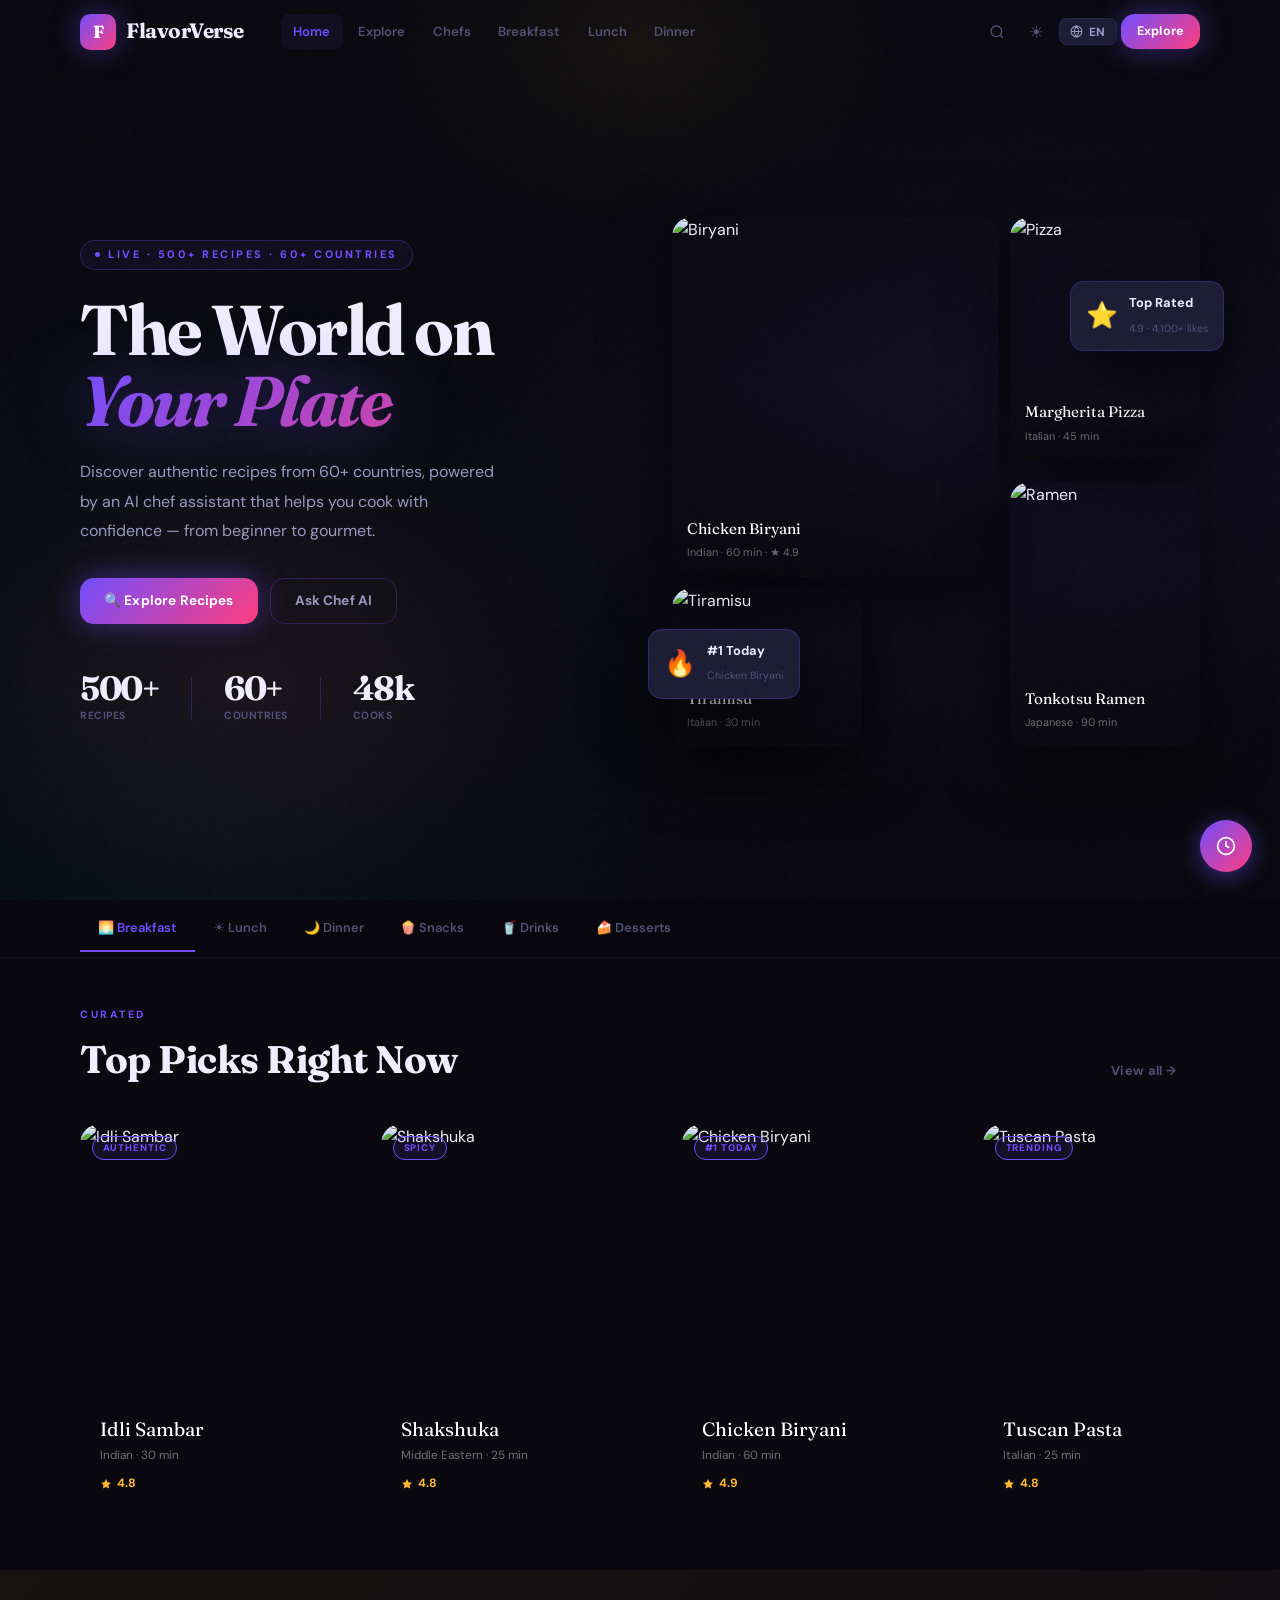
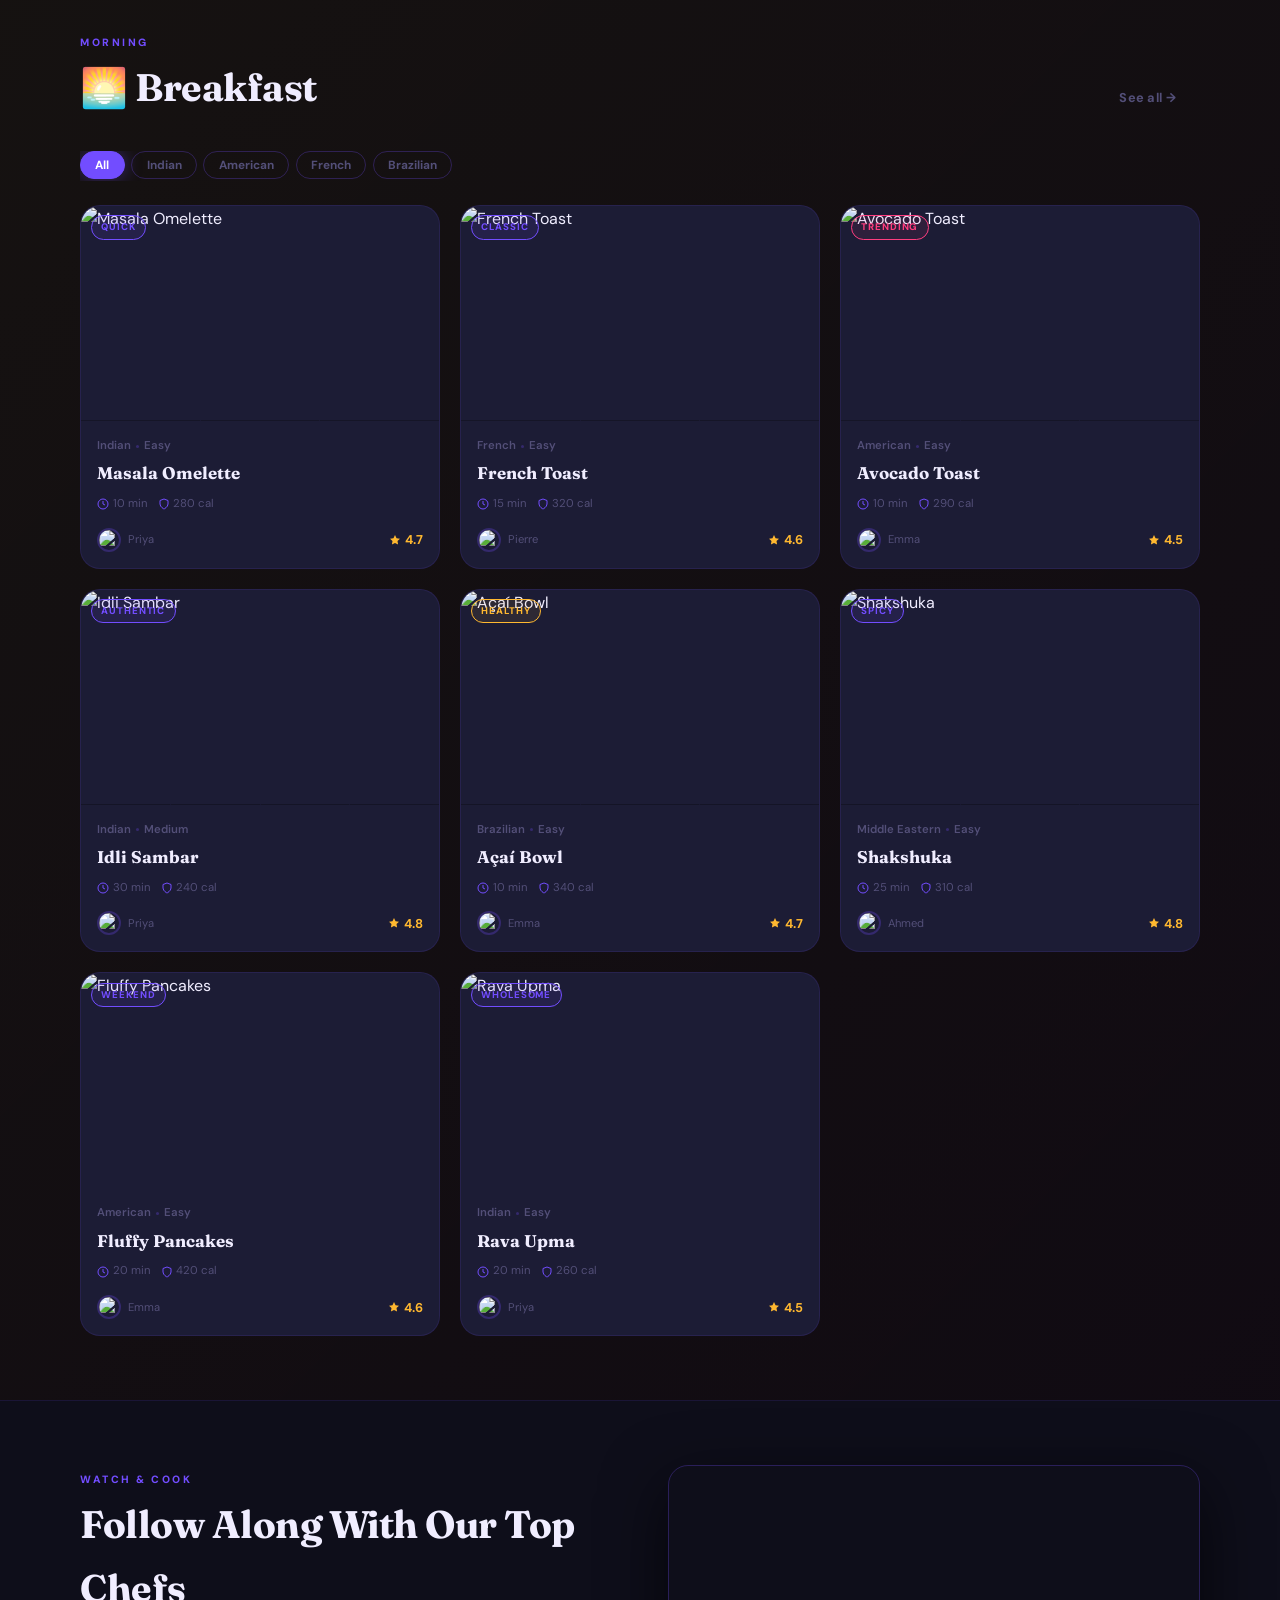
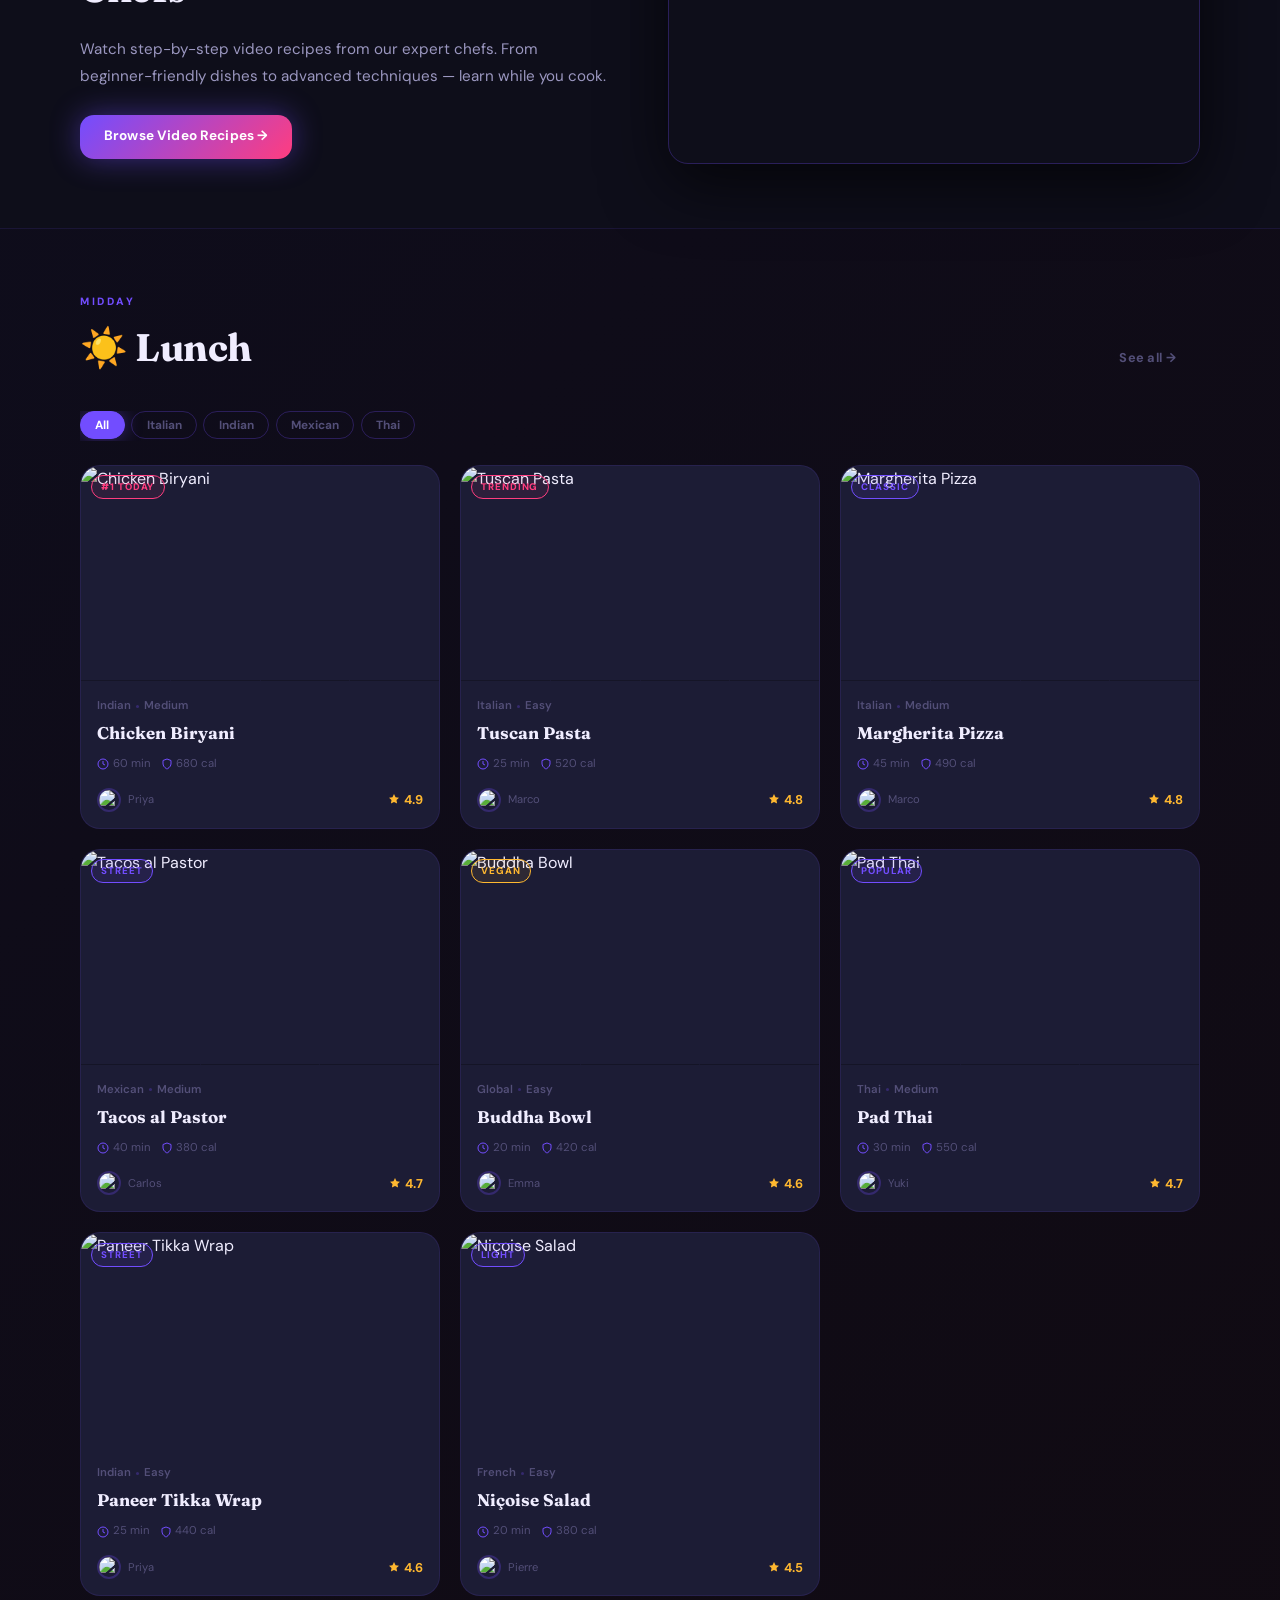
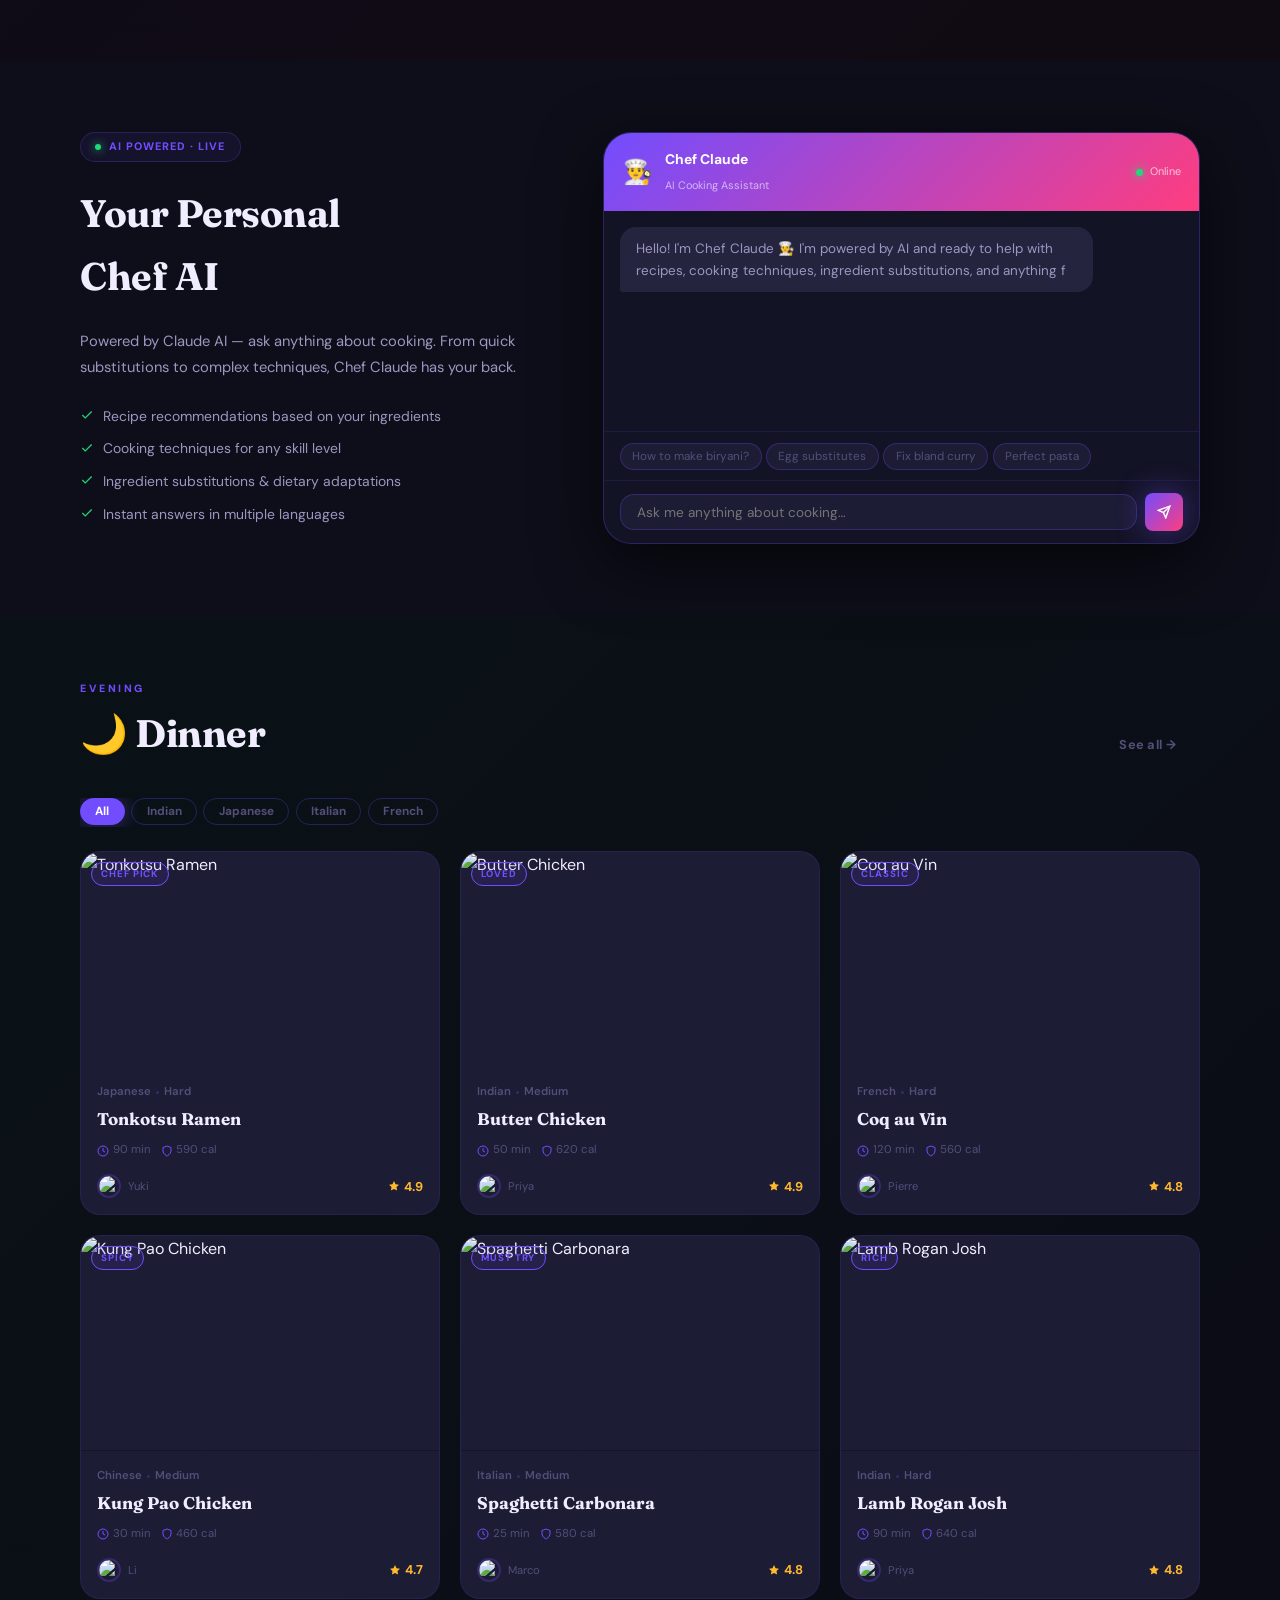
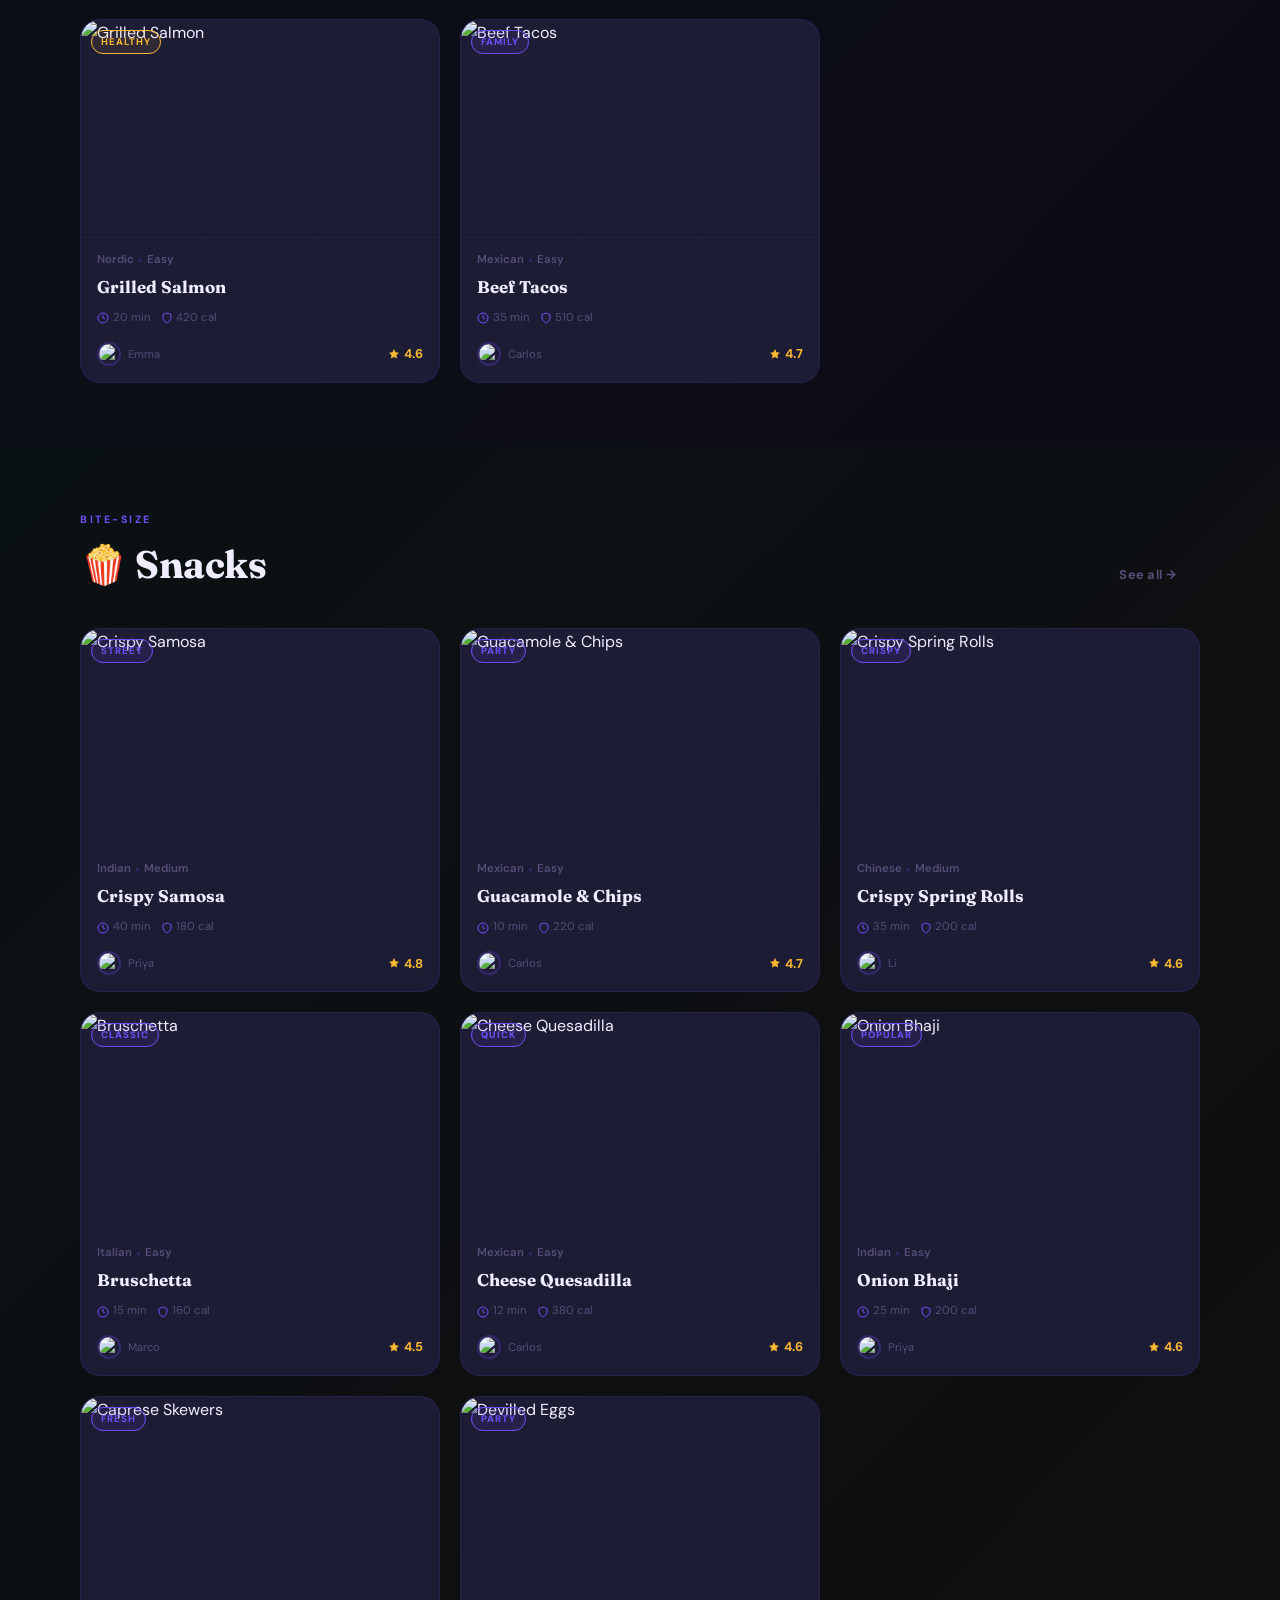
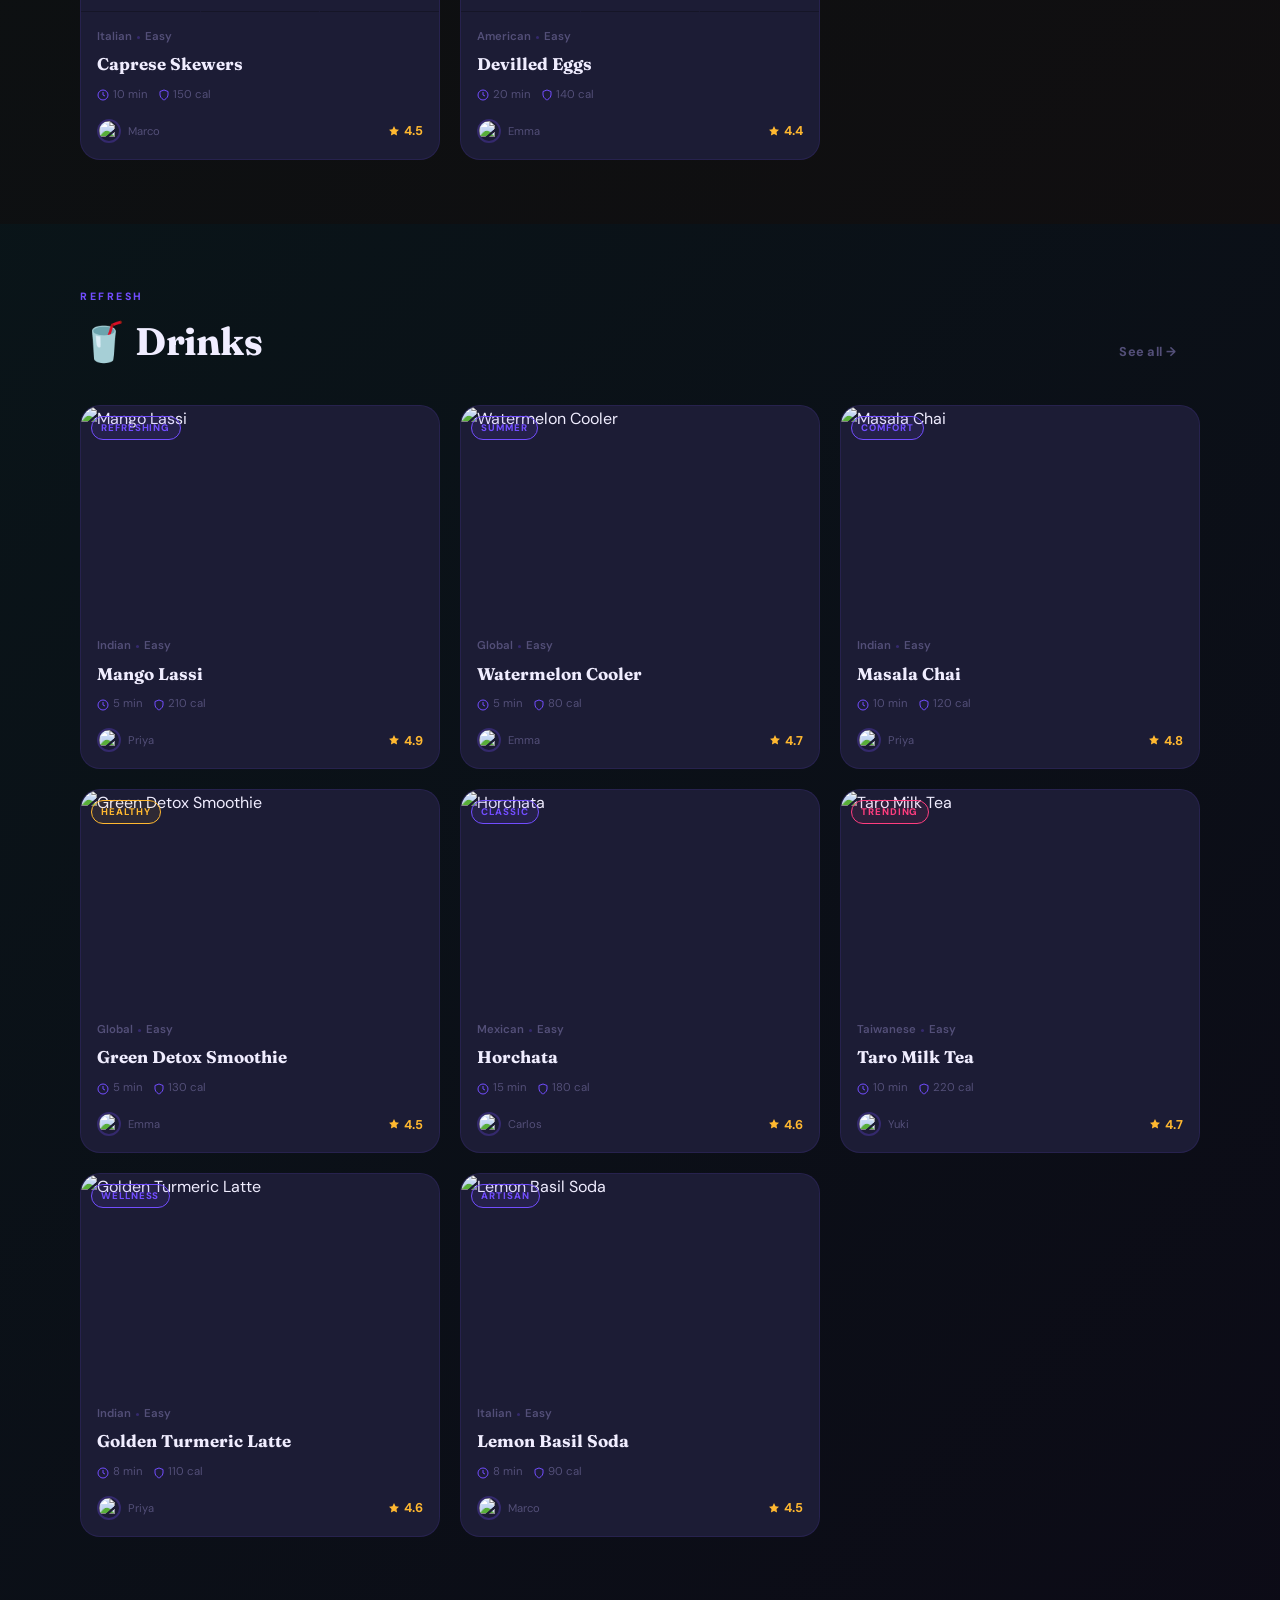
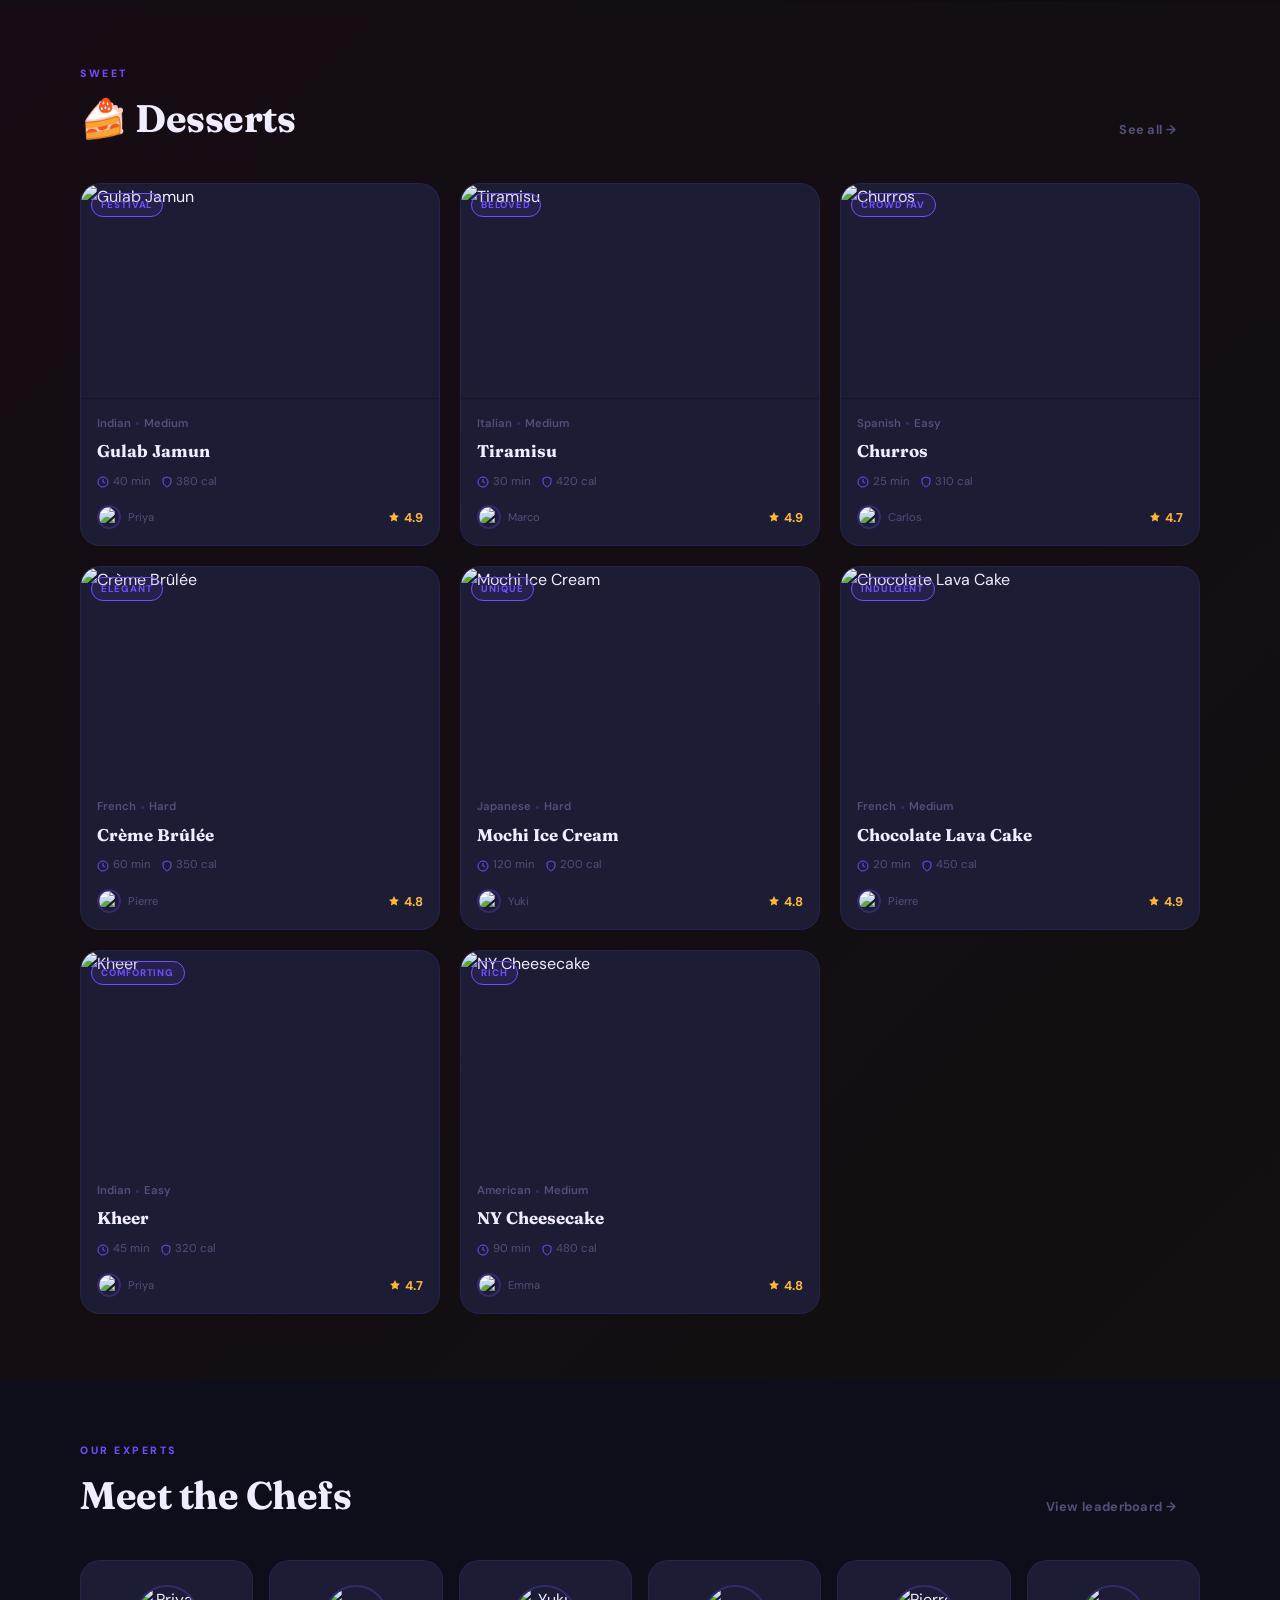
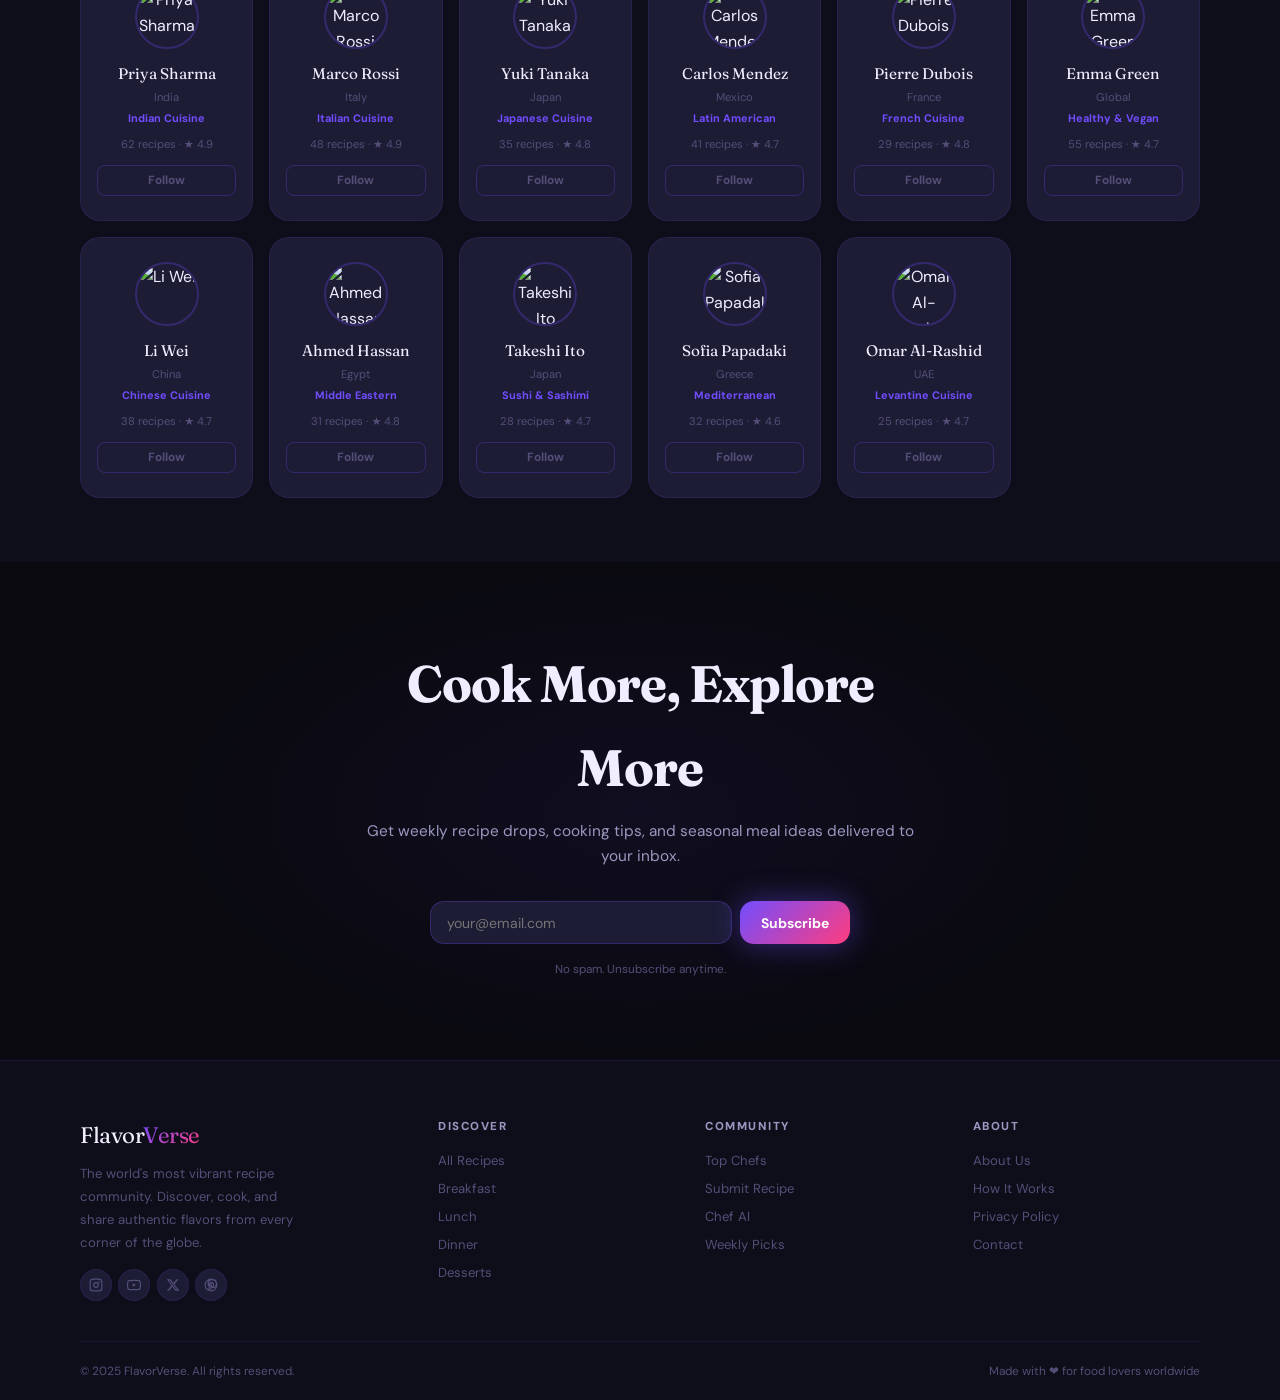
==== index.html @ 9f4408f5 "Initial commit - FlavorVerse project" ====
<!DOCTYPE html>
<html lang="en">
<head>
<meta charset="UTF-8">
<meta name="viewport" content="width=device-width,initial-scale=1">
<title>FlavorVerse — World Recipes</title>
<meta name="description" content="500+ authentic world recipes from 60+ countries. AI-powered cooking assistant.">
<link rel="preconnect" href="https://fonts.googleapis.com">
<link rel="preconnect" href="https://fonts.gstatic.com" crossorigin>
<link href="https://fonts.googleapis.com/css2?family=Fraunces:ital,wght@0,600;0,700;0,800;1,600;1,700&family=DM+Sans:wght@400;500;600;700&display=swap" rel="stylesheet">
<link rel="stylesheet" href="css/style.css">
<script>
// Apply theme BEFORE render to prevent flash
(function(){ document.documentElement.setAttribute('data-theme', localStorage.getItem('fv_theme')||'dark'); })();
</script>
</head>
<body>

<!-- ═══ LOADER (homepage only) ═══ -->
<div id="loader">
  <!-- Ambient orbs -->
  <div class="l-orb lo1"></div>
  <div class="l-orb lo2"></div>
  <div class="l-orb lo3"></div>

 

  <!-- Center animation -->
  <div class="l-center">
    <div class="l-icon-wrap">
      <div class="l-ring1"></div>
      <div class="l-ring2"></div>
      <div class="l-ring3"></div>
      <div class="l-emoji">🍽️</div>
    </div>

    <div class="l-word">FlavorVerse</div>
    <div class="l-tag">World Recipes · AI Chef · 500+ Dishes</div>

    <div class="l-bar-wrap">
      <div class="l-bar-fill"></div>
    </div>
  </div>

  <!-- Bouncing food row -->
  
</div>

<!-- ═══ NAVBAR ═══ -->
<header class="nav" id="navbar">
  <div class="wrap nav-inner">
    <a class="logo" href="index.html">
      <div class="logo-icon">F</div>
      <span class="logo-name">FlavorVerse</span>
    </a>

    <nav class="nav-links">
      <a class="nav-link active" href="index.html" data-t="home">Home</a>
      <a class="nav-link" href="pages/explore.html" data-t="explore">Explore</a>
      <a class="nav-link" href="pages/chefs.html" data-t="chefs">Chefs</a>
      <a class="nav-link" href="#breakfast">Breakfast</a>
      <a class="nav-link" href="#lunch">Lunch</a>
      <a class="nav-link" href="#dinner">Dinner</a>
    </nav>

    <div class="nav-right">
      <button class="nav-icon-btn" id="searchBtn" title="Search (Ctrl+K)">
        <svg viewBox="0 0 24 24" fill="none" stroke="currentColor" stroke-width="2"><circle cx="11" cy="11" r="8"/><line x1="21" y1="21" x2="16.65" y2="16.65"/></svg>
      </button>

      <!-- Theme Toggle -->
      <button class="theme-btn" id="themeBtn" title="Toggle theme">☀️</button>

      <!-- Language -->
      <div class="lang-wrap">
        <button class="lang-btn" id="langBtn">
          <svg viewBox="0 0 24 24" fill="none" stroke="currentColor" stroke-width="2" width="13" height="13"><circle cx="12" cy="12" r="10"/><path d="M2 12h20M12 2a15.3 15.3 0 014 10 15.3 15.3 0 01-4 10 15.3 15.3 0 01-4-10 15.3 15.3 0 014-10z"/></svg>
          <span id="langLabel">EN</span>
        </button>
        <div class="lang-drop" id="langDrop">
          <div class="lang-opt" data-lang="en">🇬🇧 English</div>
          <div class="lang-opt" data-lang="hi">🇮🇳 Hindi</div>
          <div class="lang-opt" data-lang="te">🇮🇳 Telugu</div>
          <div class="lang-opt" data-lang="kn">🇮🇳 Kannada</div>
          <div class="lang-opt" data-lang="ta">🇮🇳 Tamil</div>
          <div class="lang-opt" data-lang="es">🇪🇸 Español</div>
          <div class="lang-opt" data-lang="fr">🇫🇷 Français</div>
          <div class="lang-opt" data-lang="ar">🇸🇦 العربية</div>
        </div>
      </div>

      <a href="pages/explore.html" class="btn btn-p" style="font-size:.78rem;padding:.45rem 1rem" data-t="explore">Explore</a>
      <button class="ham" id="ham"><span></span><span></span><span></span></button>
    </div>
  </div>
</header>

<!-- Mobile Nav -->
<nav class="mob-nav" id="mobNav">
  <a class="mob-link active" href="index.html">🏠 Home</a>
  <a class="mob-link" href="pages/explore.html">🔍 Explore</a>
  <a class="mob-link" href="pages/chefs.html">👨‍🍳 Chefs</a>
  <div class="mob-div"></div>
  <a class="mob-link" href="#breakfast">🌅 Breakfast</a>
  <a class="mob-link" href="#lunch">☀️ Lunch</a>
  <a class="mob-link" href="#dinner">🌙 Dinner</a>
  <a class="mob-link" href="#snacks">🍿 Snacks</a>
  <div class="mob-div"></div>
  <div style="padding:.5rem 1rem">
    <button class="theme-btn" onclick="toggleTheme()" style="width:auto;background:var(--surf);padding:.5rem 1rem;border-radius:var(--r2);width:100%;justify-content:center;color:var(--tx)">🌙 Toggle Theme</button>
  </div>
  <a class="mob-cta" href="pages/submit.html">+ Submit Recipe</a>
</nav>

<!-- ═══ SEARCH ═══ -->
<div class="search-ov" id="searchOv">
  <div class="s-box">
    <div class="s-inner">
      <svg viewBox="0 0 24 24" fill="none" stroke="currentColor" stroke-width="2"><circle cx="11" cy="11" r="8"/><line x1="21" y1="21" x2="16.65" y2="16.65"/></svg>
      <input class="s-field" id="sField" type="text" placeholder="Search recipes, cuisines, ingredients…" data-tp="searchPlaceholder" autocomplete="off">
      <button class="s-close" id="sCloseBtn">ESC</button>
    </div>
    <div class="s-results" id="sResults"></div>
    <p class="s-hint">Try: "biryani", "pasta", "vegan", "quick"</p>
  </div>
</div>

<!-- ═══ HERO ═══ -->
<section class="hero">
  <div class="hero-bg"></div>
  <div class="hero-mesh"></div>
  <div class="wrap">
    <div class="hero-content">
      <!-- Left -->
      <div class="hero-left rv">
        <div class="hero-badge">
          <span class="badge-dot"></span>
          Live · 500+ Recipes · 60+ Countries
        </div>
        <h1 class="hero-h1">
          The World on
          <em>Your Plate</em>
        </h1>
        <p class="hero-p">Discover authentic recipes from 60+ countries, powered by an AI chef assistant that helps you cook with confidence — from beginner to gourmet.</p>
        <div class="hero-acts">
          <a href="pages/explore.html" class="btn btn-p">🔍 Explore Recipes</a>
          <a href="#ai-chat" class="btn btn-o">Ask Chef AI</a>
        </div>
        <div class="hero-stats">
          <div class="hst"><span class="hst-n" data-count="500" data-suffix="+">0+</span><span class="hst-l">Recipes</span></div>
          <div class="hst-sep"></div>
          <div class="hst"><span class="hst-n" data-count="60" data-suffix="+">0+</span><span class="hst-l">Countries</span></div>
          <div class="hst-sep"></div>
          <div class="hst"><span class="hst-n" data-count="48" data-suffix="k">0k</span><span class="hst-l">Cooks</span></div>
        </div>
      </div>

      <!-- Right Mosaic -->
      <div class="hero-mosaic rv d2">
        <div class="hm hm-a" onclick="openRecipeModal(9)">
          <img src="https://images.unsplash.com/photo-1563379091339-03b21ab4a4f8?w=700&q=80" alt="Biryani" loading="eager">
          <div class="hm-ov"><p class="hm-title">Chicken Biryani</p><p class="hm-meta">Indian · 60 min · ★ 4.9</p></div>
        </div>
        <div class="hm hm-b" onclick="openRecipeModal(11)">
          <img src="https://images.unsplash.com/photo-1565299624946-b28f40a0ae38?w=500&q=80" alt="Pizza" loading="eager">
          <div class="hm-ov"><p class="hm-title">Margherita Pizza</p><p class="hm-meta">Italian · 45 min</p></div>
        </div>
        <div class="hm hm-c" onclick="openRecipeModal(17)">
          <img src="https://images.unsplash.com/photo-1569050467447-ce54b3bbc37d?w=500&q=80" alt="Ramen" loading="eager">
          <div class="hm-ov"><p class="hm-title">Tonkotsu Ramen</p><p class="hm-meta">Japanese · 90 min</p></div>
        </div>
        <div class="hm hm-d" onclick="openRecipeModal(34)">
          <img src="https://images.unsplash.com/photo-1563805042-7684c019e1cb?w=500&q=80" alt="Tiramisu" loading="eager">
          <div class="hm-ov"><p class="hm-title">Tiramisu</p><p class="hm-meta">Italian · 30 min</p></div>
        </div>

        <!-- Float badges -->
        <div class="h-float hf-top">
          <div class="hf-row"><span class="hf-ico">🔥</span><div class="hf-t"><strong>#1 Today</strong><small>Chicken Biryani</small></div></div>
        </div>
        <div class="h-float hf-right hf-b">
          <div class="hf-row"><span class="hf-ico">⭐</span><div class="hf-t"><strong>Top Rated</strong><small>4.9 · 4,100+ likes</small></div></div>
        </div>
      </div>
    </div>
  </div>
</section>

<!-- ═══ CATEGORY TABS ═══ -->
<div class="cat-tabs">
  <div class="wrap">
    <div class="cat-tabs-inner">
      <a class="cat-tab active" href="#breakfast">🌅 Breakfast</a>
      <a class="cat-tab" href="#lunch">☀️ Lunch</a>
      <a class="cat-tab" href="#dinner">🌙 Dinner</a>
      <a class="cat-tab" href="#snacks">🍿 Snacks</a>
      <a class="cat-tab" href="#drinks">🥤 Drinks</a>
      <a class="cat-tab" href="#desserts">🍰 Desserts</a>
    </div>
  </div>
</div>

<!-- ═══ FEATURED STRIP ═══ -->
<section class="featured-strip section">
  <div class="wrap">
    <div class="sec-head rv">
      <div><p class="sec-sup">Curated</p><h2 class="sec-title">Top Picks Right Now</h2></div>
      <a href="pages/explore.html" class="btn btn-gh">View all →</a>
    </div>
    <div class="strip-scroll" id="featuredStrip"></div>
  </div>
</section>

<!-- ═══ BREAKFAST ═══ -->
<section class="section section-alt meal-section cat-bg-breakfast" id="breakfast">
  <div class="wrap">
    <div class="sec-head rv">
      <div><p class="sec-sup">Morning</p><h2 class="sec-title">🌅 Breakfast</h2></div>
      <a href="pages/explore.html?cat=breakfast" class="btn btn-gh">See all →</a>
    </div>
    <div class="fpills" id="bpills">
      <button class="fpill active" onclick="filterSection('breakfast','all',this)">All</button>
      <button class="fpill" onclick="filterSection('breakfast','Indian',this)">Indian</button>
      <button class="fpill" onclick="filterSection('breakfast','American',this)">American</button>
      <button class="fpill" onclick="filterSection('breakfast','French',this)">French</button>
      <button class="fpill" onclick="filterSection('breakfast','Brazilian',this)">Brazilian</button>
    </div>
    <div class="recipe-grid" id="breakfast-grid"></div>
  </div>
</section>

<!-- ═══ VIDEO SPOTLIGHT ═══ -->
<section class="vid-section">
  <div class="wrap">
    <div class="vid-grid">
      <div class="rv">
        <p class="sec-sup">Watch & Cook</p>
        <h2 class="sec-title" style="margin-bottom:1rem">Follow Along With Our Top Chefs</h2>
        <p style="color:var(--tx2);font-size:.95rem;line-height:1.8;margin-bottom:1.5rem">Watch step-by-step video recipes from our expert chefs. From beginner-friendly dishes to advanced techniques — learn while you cook.</p>
        <a href="pages/explore.html" class="btn btn-p">Browse Video Recipes →</a>
      </div>
      <div class="rv d2">
        <div class="vid-frame">
          <iframe src="https://www.youtube.com/embed/vMBvnzIcTnE" title="Chicken Biryani" allow="accelerometer; autoplay; clipboard-write; encrypted-media; gyroscope; picture-in-picture" allowfullscreen loading="lazy"></iframe>
        </div>
      </div>
    </div>
  </div>
</section>

<!-- ═══ LUNCH ═══ -->
<section class="section meal-section cat-bg-lunch" id="lunch">
  <div class="wrap">
    <div class="sec-head rv">
      <div><p class="sec-sup">Midday</p><h2 class="sec-title">☀️ Lunch</h2></div>
      <a href="pages/explore.html?cat=lunch" class="btn btn-gh">See all →</a>
    </div>
    <div class="fpills" id="lpills">
      <button class="fpill active" onclick="filterSection('lunch','all',this)">All</button>
      <button class="fpill" onclick="filterSection('lunch','Italian',this)">Italian</button>
      <button class="fpill" onclick="filterSection('lunch','Indian',this)">Indian</button>
      <button class="fpill" onclick="filterSection('lunch','Mexican',this)">Mexican</button>
      <button class="fpill" onclick="filterSection('lunch','Thai',this)">Thai</button>
    </div>
    <div class="recipe-grid" id="lunch-grid"></div>
  </div>
</section>

<!-- ═══ AI CHAT ═══ -->
<section class="ai-section" id="ai-chat">
  <div class="wrap">
    <div class="ai-grid">
      <!-- Left info -->
      <div class="rv">
        <div class="ai-badge"><span class="ai-live"></span>AI Powered · Live</div>
        <h2 class="sec-title" style="margin-bottom:1.2rem">Your Personal<br>Chef AI</h2>
        <p style="color:var(--tx2);font-size:.92rem;line-height:1.8;margin-bottom:1.5rem">Powered by Claude AI — ask anything about cooking. From quick substitutions to complex techniques, Chef Claude has your back.</p>
        <div class="ai-feat"><svg viewBox="0 0 24 24" fill="none" stroke="currentColor" stroke-width="2"><polyline points="20 6 9 17 4 12"/></svg>Recipe recommendations based on your ingredients</div>
        <div class="ai-feat"><svg viewBox="0 0 24 24" fill="none" stroke="currentColor" stroke-width="2"><polyline points="20 6 9 17 4 12"/></svg>Cooking techniques for any skill level</div>
        <div class="ai-feat"><svg viewBox="0 0 24 24" fill="none" stroke="currentColor" stroke-width="2"><polyline points="20 6 9 17 4 12"/></svg>Ingredient substitutions & dietary adaptations</div>
        <div class="ai-feat"><svg viewBox="0 0 24 24" fill="none" stroke="currentColor" stroke-width="2"><polyline points="20 6 9 17 4 12"/></svg>Instant answers in multiple languages</div>
      </div>

      <!-- Chat Window -->
      <div class="rv d2">
        <div class="chat-win">
          <!-- Header bar -->
          <div class="chat-bar">
            <span class="chat-av">👨‍🍳</span>
            <div class="chat-info">
              <strong>Chef Claude</strong>
              <small>AI Cooking Assistant</small>
            </div>
            <div class="chat-status">
              <span class="chat-dot"></span>
              Online
            </div>
          </div>

          <!-- Messages -->
          <div class="chat-msgs" id="chatMsgs"></div>

          <!-- Quick chips -->
          <div class="chat-chips" id="chatChips">
            <button class="chip" onclick="ChefBot.quickSend('How to make biryani?')">How to make biryani?</button>
            <button class="chip" onclick="ChefBot.quickSend('Substitute for eggs in baking')">Egg substitutes</button>
            <button class="chip" onclick="ChefBot.quickSend('Fix a bland curry')">Fix bland curry</button>
            <button class="chip" onclick="ChefBot.quickSend('Perfect pasta tips')">Perfect pasta</button>
          </div>

          <!-- Input -->
          <div class="chat-input-row">
            <input class="chat-in" id="chatInp" type="text" placeholder="Ask me anything about cooking…" autocomplete="off">
            <button class="chat-send" id="chatSendBtn" title="Send">
              <svg viewBox="0 0 24 24" fill="none" stroke="currentColor" stroke-width="2.5"><line x1="22" y1="2" x2="11" y2="13"/><polygon points="22 2 15 22 11 13 2 9 22 2"/></svg>
            </button>
          </div>
        </div>
      </div>
    </div>
  </div>
</section>

<!-- ═══ DINNER ═══ -->
<section class="section meal-section cat-bg-dinner" id="dinner">
  <div class="wrap">
    <div class="sec-head rv">
      <div><p class="sec-sup">Evening</p><h2 class="sec-title">🌙 Dinner</h2></div>
      <a href="pages/explore.html?cat=dinner" class="btn btn-gh">See all →</a>
    </div>
    <div class="fpills" id="dpills">
      <button class="fpill active" onclick="filterSection('dinner','all',this)">All</button>
      <button class="fpill" onclick="filterSection('dinner','Indian',this)">Indian</button>
      <button class="fpill" onclick="filterSection('dinner','Japanese',this)">Japanese</button>
      <button class="fpill" onclick="filterSection('dinner','Italian',this)">Italian</button>
      <button class="fpill" onclick="filterSection('dinner','French',this)">French</button>
    </div>
    <div class="recipe-grid" id="dinner-grid"></div>
  </div>
</section>

<!-- ═══ SNACKS ═══ -->
<section class="section section-alt meal-section cat-bg-snacks" id="snacks">
  <div class="wrap">
    <div class="sec-head rv">
      <div><p class="sec-sup">Bite-Size</p><h2 class="sec-title">🍿 Snacks</h2></div>
      <a href="pages/explore.html?cat=snacks" class="btn btn-gh">See all →</a>
    </div>
    <div class="recipe-grid" id="snacks-grid"></div>
  </div>
</section>

<!-- ═══ DRINKS ═══ -->
<section class="section meal-section cat-bg-drinks" id="drinks">
  <div class="wrap">
    <div class="sec-head rv">
      <div><p class="sec-sup">Refresh</p><h2 class="sec-title">🥤 Drinks</h2></div>
      <a href="pages/explore.html?cat=drinks" class="btn btn-gh">See all →</a>
    </div>
    <div class="recipe-grid" id="drinks-grid"></div>
  </div>
</section>

<!-- ═══ DESSERTS ═══ -->
<section class="section section-alt meal-section cat-bg-desserts" id="desserts">
  <div class="wrap">
    <div class="sec-head rv">
      <div><p class="sec-sup">Sweet</p><h2 class="sec-title">🍰 Desserts</h2></div>
      <a href="pages/explore.html?cat=desserts" class="btn btn-gh">See all →</a>
    </div>
    <div class="recipe-grid" id="desserts-grid"></div>
  </div>
</section>

<!-- ═══ CHEFS ═══ -->
<section class="section section-alt" id="chefs-section">
  <div class="wrap">
    <div class="sec-head rv">
      <div><p class="sec-sup">Our Experts</p><h2 class="sec-title">Meet the Chefs</h2></div>
      <a href="pages/chefs.html" class="btn btn-gh">View leaderboard →</a>
    </div>
    <div class="chefs-grid" id="chefsGrid"></div>
  </div>
</section>

<!-- ═══ NEWSLETTER ═══ -->
<section class="nl-section">
  <div class="wrap">
    <div class="nl-content rv">
      <h2 class="nl-title">Cook More, Explore More</h2>
      <p class="nl-p">Get weekly recipe drops, cooking tips, and seasonal meal ideas delivered to your inbox.</p>
      <div class="nl-form">
        <input type="email" placeholder="your@email.com" data-tp="emailPlaceholder">
        <button onclick="toast('Welcome to FlavorVerse! 🎉')">Subscribe</button>
      </div>
      <p class="nl-note">No spam. Unsubscribe anytime.</p>
    </div>
  </div>
</section>

<!-- ═══ FOOTER ═══ -->
<footer>
  <div class="wrap">
    <div class="footer-grid">
      <div>
        <a class="f-logo" href="index.html">Flavor<span>Verse</span></a>
        <p class="f-desc">The world's most vibrant recipe community. Discover, cook, and share authentic flavors from every corner of the globe.</p>
        <div class="f-socials">
          <a class="f-soc" href="#" title="Instagram"><svg viewBox="0 0 24 24" fill="none" stroke="currentColor" stroke-width="2"><rect x="2" y="2" width="20" height="20" rx="5" ry="5"/><circle cx="12" cy="12" r="4"/><circle cx="17.5" cy="6.5" r=".5" fill="currentColor"/></svg></a>
          <a class="f-soc" href="#" title="YouTube"><svg viewBox="0 0 24 24" fill="none" stroke="currentColor" stroke-width="2"><path d="M22.54 6.42a2.78 2.78 0 00-1.95-1.96C18.88 4 12 4 12 4s-6.88 0-8.59.46a2.78 2.78 0 00-1.95 1.96A29 29 0 001 12a29 29 0 00.46 5.58A2.78 2.78 0 003.41 19.6C5.12 20 12 20 12 20s6.88 0 8.59-.46a2.78 2.78 0 001.95-1.95A29 29 0 0023 12a29 29 0 00-.46-5.58z"/><polygon points="9.75 15.02 15.5 12 9.75 8.98 9.75 15.02" fill="currentColor" stroke="none"/></svg></a>
          <a class="f-soc" href="#" title="Twitter/X"><svg viewBox="0 0 24 24" fill="currentColor"><path d="M18.244 2.25h3.308l-7.227 8.26 8.502 11.24H16.17l-5.214-6.817L4.99 21.75H1.68l7.73-8.835L1.254 2.25H8.08l4.713 6.231zm-1.161 17.52h1.833L7.084 4.126H5.117z"/></svg></a>
          <a class="f-soc" href="#" title="Pinterest"><svg viewBox="0 0 24 24" fill="none" stroke="currentColor" stroke-width="2"><path d="M12 2C6.48 2 2 6.48 2 12c0 4.24 2.65 7.86 6.39 9.29-.09-.78-.17-1.98.04-2.83.18-.76 1.22-5.17 1.22-5.17s-.31-.62-.31-1.54c0-1.45.84-2.53 1.88-2.53.89 0 1.32.67 1.32 1.47 0 .9-.57 2.24-.87 3.48-.25 1.04.52 1.88 1.54 1.88 1.85 0 3.1-2.37 3.1-5.17 0-2.13-1.43-3.63-3.48-3.63-2.36 0-3.75 1.77-3.75 3.6 0 .71.27 1.47.62 1.89.07.08.08.15.06.23-.06.26-.2.83-.23.95-.03.15-.11.18-.25.11-1.4-.65-2.28-2.7-2.28-4.35 0-3.54 2.57-6.8 7.41-6.8 3.89 0 6.91 2.77 6.91 6.47 0 3.86-2.43 6.97-5.81 6.97-1.13 0-2.2-.59-2.57-1.28l-.7 2.6c-.25.97-.93 2.19-1.39 2.93C11 21.96 11.5 22 12 22c5.52 0 10-4.48 10-10S17.52 2 12 2z"/></svg></a>
        </div>
      </div>
      <div class="f-col">
        <h5>Discover</h5>
        <a href="pages/explore.html">All Recipes</a>
        <a href="pages/explore.html?cat=breakfast">Breakfast</a>
        <a href="pages/explore.html?cat=lunch">Lunch</a>
        <a href="pages/explore.html?cat=dinner">Dinner</a>
        <a href="pages/explore.html?cat=desserts">Desserts</a>
      </div>
      <div class="f-col">
        <h5>Community</h5>
        <a href="pages/chefs.html">Top Chefs</a>
        <a href="pages/submit.html">Submit Recipe</a>
        <a href="#ai-chat">Chef AI</a>
        <a href="#">Weekly Picks</a>
      </div>
      <div class="f-col">
        <h5>About</h5>
        <a href="#">About Us</a>
        <a href="#">How It Works</a>
        <a href="#">Privacy Policy</a>
        <a href="#">Contact</a>
      </div>
    </div>
    <div class="f-bottom">
      <span>© 2025 FlavorVerse. All rights reserved.</span>
      <span>Made with ❤️ for food lovers worldwide</span>
    </div>
  </div>
</footer>

<!-- ═══ TIMER FAB ═══ -->
<button class="timer-fab" id="timerFab" title="Cooking Timer">
  <svg viewBox="0 0 24 24" fill="none" stroke="currentColor" stroke-width="2"><circle cx="12" cy="12" r="10"/><polyline points="12 6 12 12 16 14"/></svg>
</button>
<div class="timer-panel" id="timerPanel">
  <div class="tp-head">
    <h4>⏱️ Cooking Timer</h4>
    <button class="tp-x" id="timerClose">✕</button>
  </div>
  <div class="tp-disp" id="timerDisp">00:00:00</div>
  <div class="tp-presets">
    <button class="tp-pre" onclick="Timer.set(5)">5m</button>
    <button class="tp-pre" onclick="Timer.set(10)">10m</button>
    <button class="tp-pre" onclick="Timer.set(15)">15m</button>
    <button class="tp-pre" onclick="Timer.set(30)">30m</button>
    <button class="tp-pre" onclick="Timer.set(60)">1h</button>
  </div>
  <div class="tp-custom">
    <input type="number" id="tMin" placeholder="mm" min="0" max="59">
    <span>:</span>
    <input type="number" id="tSec" placeholder="ss" min="0" max="59">
    <button class="tp-set" onclick="Timer.custom()">Set</button>
  </div>
  <div class="tp-ctrls">
    <button class="tp-btn go" onclick="Timer.start()"><svg viewBox="0 0 24 24" fill="currentColor"><polygon points="5 3 19 12 5 21 5 3"/></svg></button>
    <button class="tp-btn" onclick="Timer.pause()"><svg viewBox="0 0 24 24" fill="currentColor"><rect x="6" y="4" width="4" height="16"/><rect x="14" y="4" width="4" height="16"/></svg></button>
    <button class="tp-btn" onclick="Timer.reset()"><svg viewBox="0 0 24 24" fill="none" stroke="currentColor" stroke-width="2"><polyline points="1 4 1 10 7 10"/><path d="M3.51 15a9 9 0 102.13-9.36L1 10"/></svg></button>
  </div>
</div>

<!-- ═══ RECIPE MODAL ═══ -->
<div class="modal-ov" id="recipeModal">
  <div class="modal modal-wide">
    <div id="recipeModalContent"></div>
    <div class="modal-foot">
      <button class="btn btn-p" onclick="addGrocery(currentRecipeId)">🛒 Add to Grocery List</button>
      <button class="btn btn-o" onclick="closeModal('recipeModal')">Close</button>
    </div>
  </div>
</div>

<!-- ═══ GROCERY MODAL ═══ -->
<div class="modal-ov" id="groceryModal">
  <div class="modal">
    <div class="modal-head">
      <h3>🛒 Grocery List</h3>
      <button class="modal-x" onclick="closeModal('groceryModal')">✕</button>
    </div>
    <div class="modal-body" id="groceryBody"></div>
    <div class="modal-foot">
      <button class="btn btn-p" onclick="window.print()">🖨️ Print</button>
      <button class="btn btn-o" onclick="clearGrocery()">🗑️ Clear All</button>
    </div>
  </div>
</div>

<script src="js/data.js"></script>
<script src="js/app.js"></script>
<script src="js/ai.js"></script>
<script>
let currentRecipeId = null;

// Render sections
document.addEventListener('DOMContentLoaded', () => {
  // Featured strip
  const featured = DB.recipes.filter(r=>r.rating>=4.8).slice(0,8);
  document.getElementById('featuredStrip').innerHTML = featured.map(r=>`
    <div class="strip-card rv" onclick="openRecipeModal(${r.id})">
      <img src="${r.img}" alt="${r.title}" loading="lazy">
      <span class="strip-tag tag${r.cat==='desserts'?' tag-r':r.cat==='drinks'?' tag-a':''}">${r.tag}</span>
      <div class="strip-ov">
        <p class="strip-title">${r.title}</p>
        <p class="strip-sub">${r.cuisine} · ${r.time} min</p>
        <div class="strip-rating"><svg viewBox="0 0 24 24"><path d="M12 2l3.09 6.26L22 9.27l-5 4.87 1.18 6.88L12 17.77l-6.18 3.25L7 14.14 2 9.27l6.91-1.01L12 2z"/></svg>${r.rating}</div>
      </div>
    </div>`).join('');

  // Meal sections
  ['breakfast','lunch','dinner','snacks','drinks','desserts'].forEach(cat => {
    const grid = document.getElementById(`${cat}-grid`);
    if(!grid) return;
    const recipes = DB.recipes.filter(r=>r.cat===cat);
    grid.innerHTML = recipes.map((r,i)=>recipeCardHTML(r,i)).join('');
  });

  // Chefs
  const grid = document.getElementById('chefsGrid');
  if(grid) grid.innerHTML = DB.chefs.map(c=>`
    <div class="chef-card rv">
      <img src="${c.img}" alt="${c.name}" loading="lazy">
      <div class="chef-name">${c.name}</div>
      <div class="chef-cntry">${c.country}</div>
      <div class="chef-spec">${c.specialty}</div>
      <div class="chef-stat">${c.recipes} recipes · ★ ${c.rating}</div>
      <button class="chef-follow ${FV.follows.includes(c.name)?'following':''}" onclick="followChef('${c.name}',this)">${FV.follows.includes(c.name)?'Following':'Follow'}</button>
    </div>`).join('');

  initReveal();
});

// Section filter
function filterSection(cat, cuisine, btn) {
  const grid = document.getElementById(`${cat}-grid`);
  if(!grid) return;
  btn.closest('.fpills').querySelectorAll('.fpill').forEach(p=>p.classList.remove('active'));
  btn.classList.add('active');
  const recipes = DB.recipes.filter(r=>r.cat===cat && (cuisine==='all'||r.cuisine===cuisine));
  grid.innerHTML = recipes.length
    ? recipes.map((r,i)=>recipeCardHTML(r,i)).join('')
    : '<div class="empty"><h3>No recipes found</h3><p>Try another filter</p></div>';
  initReveal();
}

// Override openRecipeModal to track current id
const _origOpen = openRecipeModal;
window.openRecipeModal = function(id) { currentRecipeId = id; _origOpen(id); };
</script>
</body>
</html>
---- css/style.css ----
/* ═══════════════════════════════════════════════════════════
   FlavorVerse v3 — Deep Indigo × Hot Rose × Golden Amber
   Fonts: Fraunces (display) + DM Sans (body)
   Full light/dark theme switching via data-theme
═══════════════════════════════════════════════════════════ */

/* ── DARK (default) ── */
:root {
  --bg:      #09090f;
  --bg2:     #0e0e1a;
  --bg3:     #131326;
  --surf:    #1c1c35;
  --surf2:   #24243f;
  --b1:      rgba(114,77,255,.12);
  --b2:      rgba(114,77,255,.28);

  /* Brand */
  --indigo:  #724dff;
  --indigo2: #9a7fff;
  --rose:    #ff3d7f;
  --rose2:   #ff6fa0;
  --amber:   #ffb830;
  --amber2:  #ffd060;
  --teal:    #14e8c8;
  --green:   #22d87a;

  --g1: linear-gradient(135deg,#724dff,#ff3d7f);
  --g2: linear-gradient(135deg,#ff3d7f,#ffb830);
  --g3: linear-gradient(135deg,#724dff,#14e8c8);

  --gl-i:  0 0 30px rgba(114,77,255,.45);
  --gl-r:  0 0 30px rgba(255,61,127,.45);
  --gl-a:  0 0 30px rgba(255,184,48,.35);

  --tx:  #f0edff;
  --tx2: #9b97c0;
  --tx3: #534f78;

  --nav-h:    64px;
  --ease:     cubic-bezier(.4,0,.2,1);
  --t:        .22s;
  --sh:       0 4px 28px rgba(0,0,0,.55);
  --sh2:      0 20px 64px rgba(0,0,0,.65);

  --fnt-d: 'Fraunces', Georgia, serif;
  --fnt-s: 'DM Sans', system-ui, sans-serif;
  --r1:8px; --r2:14px; --r3:20px; --r4:28px;
}

/* ── LIGHT ── */
[data-theme="light"] {
  --bg:   #f7f5ff;
  --bg2:  #eeeaff;
  --bg3:  #e5e0ff;
  --surf: #ffffff;
  --surf2:#f3f0ff;
  --b1:   rgba(114,77,255,.1);
  --b2:   rgba(114,77,255,.22);
  --tx:   #12102b;
  --tx2:  #3d3870;
  --tx3:  #8e8ab5;
  --sh:   0 4px 28px rgba(114,77,255,.1);
  --sh2:  0 20px 64px rgba(114,77,255,.15);
}

/* ── Reset ── */
*,*::before,*::after { box-sizing:border-box; margin:0; padding:0 }
html { scroll-behavior:smooth; -webkit-text-size-adjust:100% }
body {
  font-family: var(--fnt-s);
  background: var(--bg);
  color: var(--tx);
  line-height: 1.65;
  overflow-x: hidden;
  transition: background .4s var(--ease), color .4s var(--ease);
}
img { display:block; max-width:100% }
a   { color:inherit; text-decoration:none }
button { cursor:pointer; font-family:inherit; border:none; background:none; color:inherit }
input,select,textarea { font-family:inherit; font-size:inherit; color:var(--tx) }
ul { list-style:none }

::selection { background:var(--indigo); color:#fff }
::-webkit-scrollbar { width:5px }
::-webkit-scrollbar-track { background:var(--bg2) }
::-webkit-scrollbar-thumb { background:var(--indigo); border-radius:4px }

/* Noise grain */
body::after {
  content:''; position:fixed; inset:0; z-index:9997; pointer-events:none;
  background-image:url("data:image/svg+xml,%3Csvg viewBox='0 0 200 200' xmlns='http://www.w3.org/2000/svg'%3E%3Cfilter id='n'%3E%3CfeTurbulence type='fractalNoise' baseFrequency='0.9' numOctaves='4' stitchTiles='stitch'/%3E%3C/filter%3E%3Crect width='100%25' height='100%25' filter='url(%23n)' opacity='1'/%3E%3C/svg%3E");
  opacity:.02;
}
[data-theme="light"] body::after { opacity:.005 }

.wrap { width:min(1200px,100%); margin-inline:auto; padding-inline:clamp(1rem,4vw,2.5rem) }

/* ── Buttons ── */
.btn { display:inline-flex; align-items:center; gap:.45rem; padding:.68rem 1.5rem; border-radius:var(--r2); font-size:.85rem; font-weight:700; letter-spacing:.15px; transition:all var(--t) var(--ease); white-space:nowrap; cursor:pointer }
.btn-p  { background:var(--g1); color:#fff; box-shadow:var(--gl-i) }
.btn-p:hover { transform:translateY(-2px); box-shadow:0 0 44px rgba(114,77,255,.6); filter:brightness(1.1) }
.btn-w  { background:var(--g2); color:#fff; box-shadow:var(--gl-r) }
.btn-w:hover { transform:translateY(-2px); filter:brightness(1.1) }
.btn-o  { border:1.5px solid var(--b2); color:var(--tx2); background:transparent }
.btn-o:hover { border-color:var(--indigo); color:var(--indigo) }
.btn-gh { color:var(--tx3); font-size:.8rem; font-weight:700; letter-spacing:.3px }
.btn-gh:hover { color:var(--indigo) }

/* ── Tags ── */
.tag { display:inline-block; font-size:.6rem; font-weight:800; letter-spacing:.9px; text-transform:uppercase; padding:.2rem .6rem; border-radius:99px; border:1px solid var(--indigo); color:var(--indigo); background:rgba(114,77,255,.1) }
.tag-r { border-color:var(--rose);  color:var(--rose);  background:rgba(255,61,127,.08) }
.tag-a { border-color:var(--amber); color:var(--amber); background:rgba(255,184,48,.08) }

/* ═══════════════════════════════════════════════════════════
   LOADER  (homepage only — inner pages have NONE)
═══════════════════════════════════════════════════════════ */
#loader {
  position:fixed; inset:0; z-index:9999;
  background:var(--bg);
  display:flex; flex-direction:column; align-items:center; justify-content:center;
  gap:0; overflow:hidden;
}
#loader.hide { animation:ldrOut .7s var(--ease) .2s forwards; pointer-events:none }
@keyframes ldrOut { to { opacity:0; visibility:hidden } }

/* Orbs */
.l-orb { position:absolute; border-radius:50%; filter:blur(100px); animation:orbF 5s ease-in-out infinite }
.lo1 { width:500px; height:500px; background:rgba(114,77,255,.2);  top:-150px; left:-120px; animation-delay:0s }
.lo2 { width:400px; height:400px; background:rgba(255,61,127,.16); bottom:-100px; right:-100px; animation-delay:2s }
.lo3 { width:320px; height:320px; background:rgba(255,184,48,.12); bottom:10%; left:20%; animation-delay:1s }
@keyframes orbF { 0%,100%{transform:translate(0,0) scale(1)} 50%{transform:translate(22px,-22px) scale(1.1)} }

/* Center piece */
.l-center { position:relative; z-index:1; display:flex; flex-direction:column; align-items:center; gap:2rem }
.l-icon-wrap { position:relative; width:110px; height:110px }

/* Triple ring */
.l-ring1 { position:absolute; inset:0; border-radius:50%; border:3px solid transparent; border-top-color:var(--indigo); border-right-color:var(--rose); animation:spin 1.3s linear infinite }
.l-ring2 { position:absolute; inset:10px; border-radius:50%; border:2.5px solid transparent; border-bottom-color:var(--amber); border-left-color:var(--teal); animation:spin 1.8s linear infinite reverse }
.l-ring3 { position:absolute; inset:22px; border-radius:50%; border:2px solid transparent; border-top-color:var(--rose2); animation:spin 2.3s linear infinite }
@keyframes spin { to { transform:rotate(360deg) } }

.l-emoji { position:absolute; inset:0; display:flex; align-items:center; justify-content:center; font-size:2.6rem; animation:pulse 2s ease-in-out infinite }
@keyframes pulse { 0%,100%{transform:scale(1)} 50%{transform:scale(1.12)} }

/* Particles */
.l-particles { position:absolute; inset:0; pointer-events:none; overflow:hidden }
.lp { position:absolute; bottom:-30px; font-size:1.4rem; opacity:0; animation:lpRise var(--dur,5s) var(--del,0s) ease-out infinite }
@keyframes lpRise { 0%{transform:translateY(0) rotate(0);opacity:0} 8%{opacity:.9} 90%{opacity:.2} 100%{transform:translateY(-110vh) rotate(360deg);opacity:0} }

/* Wordmark */
.l-word {
  font-family:var(--fnt-d); font-size:3rem; font-weight:800; letter-spacing:-1.5px;
  background:var(--g1); -webkit-background-clip:text; background-clip:text; color:transparent;
  animation:wordGlow 2.5s ease-in-out infinite;
}
@keyframes wordGlow { 0%,100%{filter:brightness(1)} 50%{filter:brightness(1.4) drop-shadow(0 0 20px rgba(114,77,255,.8))} }

.l-tag { font-size:.7rem; color:var(--tx3); letter-spacing:3px; text-transform:uppercase; animation:fadeUp .8s var(--ease) .4s both }
@keyframes fadeUp { from{opacity:0;transform:translateY(10px)} to{opacity:1;transform:none} }

/* Progress bar */
.l-bar-wrap { width:260px; height:3px; background:var(--surf2); border-radius:99px; overflow:hidden }
.l-bar-fill { height:100%; background:var(--g1); border-radius:99px; animation:fillUp 2s var(--ease) forwards; box-shadow:0 0 14px rgba(114,77,255,.8) }
@keyframes fillUp { from{width:0} to{width:100%} }

/* Dish floating icons at bottom */
.l-foods { position:absolute; bottom:2rem; left:50%; transform:translateX(-50%); display:flex; gap:1.2rem; animation:fadeUp .8s var(--ease) .6s both }
.l-food { font-size:1.5rem; animation:foodBounce 1.5s ease-in-out infinite }
.l-food:nth-child(2) { animation-delay:.15s }
.l-food:nth-child(3) { animation-delay:.3s }
.l-food:nth-child(4) { animation-delay:.45s }
.l-food:nth-child(5) { animation-delay:.6s }
@keyframes foodBounce { 0%,100%{transform:translateY(0)} 50%{transform:translateY(-8px)} }

/* ═══════════════════════════════════════════════════════════
   NAVBAR
═══════════════════════════════════════════════════════════ */
.nav {
  position:fixed; top:0; left:0; right:0; height:var(--nav-h); z-index:100;
  display:flex; align-items:center;
  background:transparent; border-bottom:1px solid transparent;
  transition:background .3s, border-color .3s, backdrop-filter .3s;
}
.nav.scrolled {
  background:rgba(9,9,15,.88);
  backdrop-filter:blur(28px) saturate(160%);
  border-bottom-color:var(--b1);
}
[data-theme="light"] .nav.scrolled { background:rgba(247,245,255,.9) }
.nav-inner { display:flex; align-items:center; height:100%; gap:.5rem }

.logo { display:flex; align-items:center; gap:.65rem }
.logo-icon {
  width:36px; height:36px; border-radius:10px; flex-shrink:0;
  background:var(--g1); color:#fff;
  display:flex; align-items:center; justify-content:center;
  font-family:var(--fnt-d); font-size:1.1rem; font-weight:800;
  box-shadow:var(--gl-i); transition:transform .2s;
}
.logo:hover .logo-icon { transform:rotate(-8deg) scale(1.1) }
.logo-name { font-family:var(--fnt-d); font-size:1.3rem; font-weight:700; color:var(--tx); letter-spacing:-.5px }

.nav-links { display:flex; align-items:center; gap:2px; margin-left:1.8rem }
.nav-link { padding:.4rem .8rem; border-radius:var(--r1); font-size:.82rem; font-weight:600; color:var(--tx3); transition:all var(--t) }
.nav-link:hover,.nav-link.active { color:var(--tx); background:rgba(114,77,255,.08) }
.nav-link.active { color:var(--indigo) }

.nav-right { display:flex; align-items:center; gap:.25rem; margin-left:auto }

.nav-icon-btn { width:36px; height:36px; border-radius:50%; display:flex; align-items:center; justify-content:center; color:var(--tx3); transition:all var(--t) }
.nav-icon-btn:hover { background:rgba(114,77,255,.1); color:var(--indigo) }
.nav-icon-btn svg { width:16px; height:16px }

/* Theme toggle */
.theme-btn { width:36px; height:36px; border-radius:50%; display:flex; align-items:center; justify-content:center; color:var(--tx3); font-size:1.05rem; transition:all var(--t) }
.theme-btn:hover { background:rgba(255,184,48,.12); color:var(--amber); transform:rotate(25deg) }

/* Lang */
.lang-wrap { position:relative }
.lang-btn { display:flex; align-items:center; gap:.35rem; padding:.3rem .65rem; border-radius:var(--r1); background:var(--surf); border:1px solid var(--b1); font-size:.74rem; font-weight:800; letter-spacing:.5px; color:var(--tx2); transition:all var(--t); cursor:pointer }
.lang-btn:hover { border-color:var(--indigo); color:var(--indigo) }
.lang-drop { position:absolute; top:calc(100%+8px); right:0; background:var(--bg3); border:1px solid var(--b2); border-radius:var(--r3); padding:.6rem; box-shadow:var(--sh2); width:200px; display:grid; grid-template-columns:1fr 1fr; gap:3px; opacity:0; visibility:hidden; transform:translateY(-6px); transition:all .18s var(--ease); z-index:200 }
.lang-drop.open { opacity:1; visibility:visible; transform:none }
.lang-opt { padding:.45rem .65rem; border-radius:var(--r1); font-size:.76rem; color:var(--tx3); cursor:pointer; transition:all .12s }
.lang-opt:hover { background:var(--surf2); color:var(--tx) }
.lang-opt.active { color:var(--indigo); font-weight:700; background:rgba(114,77,255,.1) }

/* Hamburger */
.ham { display:none; flex-direction:column; gap:5px; width:36px; height:36px; align-items:center; justify-content:center; background:var(--surf); border-radius:var(--r1) }
.ham span { width:16px; height:1.5px; background:var(--tx); border-radius:2px; transition:.22s }
.ham.open span:nth-child(1) { transform:translateY(6.5px) rotate(45deg) }
.ham.open span:nth-child(2) { opacity:0; transform:scaleX(0) }
.ham.open span:nth-child(3) { transform:translateY(-6.5px) rotate(-45deg) }

.mob-nav { position:fixed; inset:var(--nav-h) 0 0; z-index:99; background:rgba(9,9,15,.97); backdrop-filter:blur(28px); padding:1rem; display:flex; flex-direction:column; gap:3px; transform:translateX(100%); transition:transform .28s var(--ease) }
[data-theme="light"] .mob-nav { background:rgba(247,245,255,.97) }
.mob-nav.open { transform:none }
.mob-link { padding:.9rem 1rem; border-radius:var(--r2); font-size:.92rem; font-weight:600; color:var(--tx2); transition:all var(--t) }
.mob-link:hover,.mob-link.active { color:var(--tx); background:var(--surf) }
.mob-link.active { color:var(--indigo) }
.mob-div { height:1px; background:var(--b1); margin:.4rem 0 }
.mob-cta { margin-top:auto; padding:.75rem; border-radius:var(--r2); background:var(--g1); color:#fff; font-weight:700; text-align:center; font-size:.9rem }

@media(min-width:841px) { .ham,.mob-nav { display:none!important } }
@media(max-width:840px) { .nav-links,.nav-right .btn,.nav-right .lang-wrap { display:none } .ham { display:flex } }

/* ═══════════════════════════════════════════════════════════
   SEARCH
═══════════════════════════════════════════════════════════ */
.search-ov { position:fixed; inset:0; z-index:98; background:rgba(9,9,15,.93); backdrop-filter:blur(20px); display:flex; flex-direction:column; align-items:center; padding-top:calc(var(--nav-h)+4rem); opacity:0; visibility:hidden; transition:all .22s var(--ease) }
[data-theme="light"] .search-ov { background:rgba(247,245,255,.93) }
.search-ov.open { opacity:1; visibility:visible }
.s-box { width:min(700px,92%) }
.s-inner { display:flex; align-items:center; gap:.8rem; background:var(--surf); border:1.5px solid var(--b2); border-radius:var(--r3); padding:1rem 1.3rem; transition:box-shadow .2s }
.s-inner:focus-within { box-shadow:0 0 0 4px rgba(114,77,255,.15); border-color:var(--indigo) }
.s-inner svg { color:var(--tx3); flex-shrink:0; width:18px; height:18px }
.s-field { flex:1; background:none; border:none; outline:none; font-size:1.1rem; font-family:var(--fnt-s); color:var(--tx) }
.s-field::placeholder { color:var(--tx3) }
.s-close { color:var(--tx3); font-size:.78rem; font-weight:700; letter-spacing:.4px; transition:color .15s }
.s-close:hover { color:var(--rose) }
.s-results { width:100%; margin-top:.75rem; background:var(--surf); border:1px solid var(--b2); border-radius:var(--r3); max-height:390px; overflow-y:auto; display:none }
.s-results.has { display:block }
.s-item { display:flex; align-items:center; gap:.9rem; padding:.75rem 1.1rem; cursor:pointer; border-bottom:1px solid var(--b1); transition:background var(--t) }
.s-item:last-child { border-bottom:none }
.s-item:hover { background:var(--bg3) }
.s-item img { width:50px; height:50px; border-radius:10px; object-fit:cover; flex-shrink:0 }
.s-item strong { display:block; font-size:.9rem; color:var(--tx) }
.s-item small { font-size:.74rem; color:var(--tx3) }
.s-hint { text-align:center; margin-top:1rem; font-size:.78rem; color:var(--tx3) }

/* ═══════════════════════════════════════════════════════════
   HERO
═══════════════════════════════════════════════════════════ */
.hero { min-height:100svh; display:flex; align-items:center; padding-top:var(--nav-h); position:relative; overflow:hidden }
.hero-bg {
  position:absolute; inset:0; z-index:0;
  background:
    radial-gradient(ellipse 70% 65% at 78% 50%, rgba(114,77,255,.1), transparent 60%),
    radial-gradient(ellipse 50% 50% at 20% 75%, rgba(255,61,127,.07), transparent 55%),
    radial-gradient(ellipse 40% 40% at 50% 5%,  rgba(255,184,48,.05), transparent 50%);
}
.hero-mesh { position:absolute; inset:0; z-index:0; background:radial-gradient(circle at 15% 85%, rgba(20,232,200,.04), transparent 40%) }
.hero-content { position:relative; z-index:1; display:grid; grid-template-columns:1fr 1fr; gap:4rem; align-items:center; padding:4.5rem 0 }

/* Left */
.hero-badge { display:inline-flex; align-items:center; gap:.5rem; font-size:.68rem; font-weight:800; letter-spacing:2.5px; text-transform:uppercase; color:var(--indigo); margin-bottom:1.5rem; border:1px solid rgba(114,77,255,.28); border-radius:99px; padding:.3rem .9rem; background:rgba(114,77,255,.07) }
.badge-dot { width:5px; height:5px; border-radius:50%; background:var(--indigo); animation:blink 1.6s ease-in-out infinite }
@keyframes blink { 0%,100%{opacity:1;transform:scale(1)} 50%{opacity:.3;transform:scale(.5)} }

.hero-h1 { font-family:var(--fnt-d); font-size:clamp(3rem,5.5vw,5.8rem); line-height:1.02; color:var(--tx); letter-spacing:-2.5px; margin-bottom:1.25rem }
.hero-h1 em { font-style:italic; display:block; background:var(--g1); -webkit-background-clip:text; background-clip:text; color:transparent; filter:drop-shadow(0 0 32px rgba(114,77,255,.5)) }
.hero-p { font-size:1rem; color:var(--tx2); line-height:1.85; max-width:420px; margin-bottom:2rem }
.hero-acts { display:flex; gap:.75rem; flex-wrap:wrap; margin-bottom:3rem }
.hero-stats { display:flex; gap:2rem; flex-wrap:wrap }
.hst { display:flex; flex-direction:column; gap:.1rem }
.hst-n { font-family:var(--fnt-d); font-size:2.1rem; font-weight:700; color:var(--tx); line-height:1; letter-spacing:-1.5px }
.hst-l { font-size:.65rem; font-weight:700; color:var(--tx3); letter-spacing:.5px; text-transform:uppercase }
.hst-sep { width:1px; height:42px; background:var(--b2); align-self:center }

/* Mosaic right */
.hero-mosaic { position:relative; height:530px }
.hm { position:absolute; border-radius:var(--r3); overflow:hidden; box-shadow:var(--sh2); cursor:pointer; transition:transform .5s var(--ease), box-shadow .5s }
.hm:hover { transform:scale(1.04); box-shadow:0 28px 80px rgba(0,0,0,.8) }
.hm img { width:100%; height:100%; object-fit:cover }
.hm-ov { position:absolute; inset:0; background:linear-gradient(to top,rgba(9,9,15,.92),transparent 55%); display:flex; flex-direction:column; justify-content:flex-end; padding:.95rem }
.hm-title { font-family:var(--fnt-d); font-size:.95rem; color:#fff; margin-bottom:.2rem }
.hm-meta { font-size:.68rem; color:rgba(255,255,255,.4) }
.hm-a { width:62%; height:68%; top:0; left:0 }
.hm-b { width:36%; height:46%; top:0; right:0 }
.hm-c { width:36%; height:50%; bottom:0; right:0 }
.hm-d { width:36%; height:30%; bottom:0; left:0 }

/* Floating badges */
.h-float { position:absolute; background:var(--surf); border:1px solid var(--b2); border-radius:var(--r2); padding:.65rem .95rem; z-index:5; box-shadow:var(--sh2); animation:hf 4s ease-in-out infinite; pointer-events:none }
.hf-b { animation-delay:2s }
@keyframes hf { 0%,100%{transform:translateY(0)} 50%{transform:translateY(-10px)} }
.hf-top { bottom:3rem; left:-1.5rem }
.hf-right { top:4rem; right:-1.5rem }
.hf-row { display:flex; align-items:center; gap:.65rem }
.hf-ico { font-size:1.6rem; line-height:1 }
.hf-t strong { display:block; font-size:.8rem; color:var(--tx) }
.hf-t small { font-size:.66rem; color:var(--tx3) }

@media(max-width:840px) { .hero-content{grid-template-columns:1fr;gap:2.5rem;padding:3rem 0} .hero-mosaic{height:300px} .hm-b,.hm-d{display:none} .h-float{display:none} }

/* ═══════════════════════════════════════════════════════════
   CAT TABS
═══════════════════════════════════════════════════════════ */
.cat-tabs { position:sticky; top:var(--nav-h); z-index:50; background:rgba(9,9,15,.95); backdrop-filter:blur(20px); border-bottom:1px solid var(--b1) }
[data-theme="light"] .cat-tabs { background:rgba(247,245,255,.95) }
.cat-tabs-inner { display:flex; overflow-x:auto; scrollbar-width:none; padding:.3rem 0 }
.cat-tabs-inner::-webkit-scrollbar { display:none }
.cat-tab { display:flex; align-items:center; gap:.4rem; flex-shrink:0; padding:.75rem 1.15rem; border-bottom:2px solid transparent; font-size:.81rem; font-weight:600; color:var(--tx3); transition:all var(--t); white-space:nowrap }
.cat-tab:hover { color:var(--tx) }
.cat-tab.active { color:var(--indigo); border-bottom-color:var(--indigo) }

/* ═══════════════════════════════════════════════════════════
   SECTIONS
═══════════════════════════════════════════════════════════ */
.section { padding:4rem 0 }
.section-alt { background:var(--bg2) }
.meal-section { scroll-margin-top:calc(var(--nav-h) + 54px) }
.sec-head { display:flex; align-items:flex-end; justify-content:space-between; margin-bottom:2rem; flex-wrap:wrap; gap:.8rem }
.sec-sup { font-size:.66rem; font-weight:800; letter-spacing:2.5px; text-transform:uppercase; color:var(--indigo); margin-bottom:.3rem }
.sec-title { font-family:var(--fnt-d); font-size:clamp(1.8rem,3vw,2.5rem); color:var(--tx); letter-spacing:-.5px }

.fpills { display:flex; gap:.4rem; overflow-x:auto; scrollbar-width:none; margin-bottom:1.5rem; padding-bottom:2px }
.fpills::-webkit-scrollbar { display:none }
.fpill { flex-shrink:0; padding:.3rem .9rem; border-radius:99px; font-size:.74rem; font-weight:700; color:var(--tx3); border:1.5px solid var(--b2); background:transparent; cursor:pointer; transition:all var(--t) }
.fpill:hover { border-color:var(--indigo); color:var(--indigo) }
.fpill.active { background:var(--indigo); border-color:var(--indigo); color:#fff; box-shadow:0 0 18px rgba(114,77,255,.4) }

/* ═══════════════════════════════════════════════════════════
   RECIPE CARD
═══════════════════════════════════════════════════════════ */
.recipe-grid { display:grid; grid-template-columns:repeat(auto-fill,minmax(268px,1fr)); gap:1.25rem }
.recipe-card { background:var(--surf); border:1px solid var(--b1); border-radius:var(--r3); overflow:hidden; cursor:pointer; transition:transform .32s var(--ease), box-shadow .32s, border-color .32s; position:relative }
.recipe-card:hover { transform:translateY(-7px); box-shadow:0 18px 50px rgba(114,77,255,.2); border-color:rgba(114,77,255,.35) }
.rc-img { position:relative; overflow:hidden }
.rc-img img { width:100%; height:215px; object-fit:cover; transition:transform .55s var(--ease) }
.recipe-card:hover .rc-img img { transform:scale(1.09) }
.rc-ov { position:absolute; inset:0; background:linear-gradient(to top,rgba(9,9,15,.8),transparent 50%); opacity:0; transition:opacity .25s }
.recipe-card:hover .rc-ov { opacity:1 }
.rc-tag { position:absolute; top:.6rem; left:.6rem }
.rc-play { position:absolute; bottom:.7rem; right:.7rem; width:34px; height:34px; border-radius:50%; background:var(--indigo); color:#fff; display:flex; align-items:center; justify-content:center; opacity:0; transform:scale(.6); transition:all .22s; box-shadow:var(--gl-i) }
.recipe-card:hover .rc-play { opacity:1; transform:scale(1) }
.rc-play svg { width:12px; height:12px; margin-left:2px }
.rc-actions { position:absolute; bottom:0; left:0; right:0; display:flex; background:rgba(9,9,15,.92); backdrop-filter:blur(8px); transform:translateY(100%); transition:transform .22s var(--ease) }
[data-theme="light"] .rc-actions { background:rgba(255,255,255,.94) }
.recipe-card:hover .rc-actions { transform:none }
.rc-action { flex:1; padding:.52rem; font-size:.73rem; font-weight:700; color:var(--tx3); text-align:center; border-right:1px solid var(--b1); transition:all .15s }
.rc-action:last-child { border-right:none }
.rc-action:hover { background:rgba(114,77,255,.1); color:var(--indigo) }
.rc-action.rc-liked { color:var(--rose); background:rgba(255,61,127,.1) }
.rc-action.rc-saved { color:var(--amber); background:rgba(255,184,48,.1) }
.rc-body { padding:1rem }
.rc-meta { display:flex; align-items:center; gap:.3rem; margin-bottom:.4rem }
.rc-cuis { font-size:.71rem; color:var(--tx3); font-weight:600 }
.rc-dot { width:3px; height:3px; border-radius:50%; background:var(--b2); flex-shrink:0 }
.rc-title { font-family:var(--fnt-d); font-size:1.06rem; color:var(--tx); line-height:1.3; margin-bottom:.68rem }
.rc-stats { display:flex; gap:.65rem; flex-wrap:wrap; margin-bottom:.88rem }
.rc-stat { font-size:.71rem; color:var(--tx3); display:flex; align-items:center; gap:.22rem }
.rc-stat svg { width:12px; height:12px; color:var(--indigo) }
.rc-foot { display:flex; align-items:center; justify-content:space-between }
.rc-chef { display:flex; align-items:center; gap:.42rem }
.rc-chef img { width:24px; height:24px; border-radius:50%; object-fit:cover; border:2px solid var(--b2) }
.rc-chef span { font-size:.7rem; color:var(--tx3) }
.rc-rating { display:flex; align-items:center; gap:.28rem; font-size:.8rem; font-weight:700; color:var(--amber) }
.rc-rating svg { width:12px; height:12px; fill:var(--amber); stroke:none }
@media(max-width:580px) { .recipe-grid{grid-template-columns:repeat(2,1fr)} .rc-img img{height:170px} }
@media(max-width:380px) { .recipe-grid{grid-template-columns:1fr} }

/* ═══════════════════════════════════════════════════════════
   FEATURED STRIP
═══════════════════════════════════════════════════════════ */
.featured-strip { padding:3rem 0 }
.strip-scroll { display:flex; gap:1rem; overflow-x:auto; scrollbar-width:none; padding-bottom:.5rem }
.strip-scroll::-webkit-scrollbar { display:none }
.strip-card { flex-shrink:0; width:285px; position:relative; border-radius:var(--r3); overflow:hidden; cursor:pointer; transition:transform .3s var(--ease) }
.strip-card:hover { transform:scale(1.04) }
.strip-card img { width:100%; height:390px; object-fit:cover }
.strip-ov { position:absolute; inset:0; background:linear-gradient(to top,rgba(9,9,15,.95) 0%,rgba(9,9,15,.2) 50%,transparent 70%); display:flex; flex-direction:column; justify-content:flex-end; padding:1.25rem }
.strip-tag { position:absolute; top:.75rem; left:.75rem }
.strip-title { font-family:var(--fnt-d); font-size:1.2rem; color:#fff; margin-bottom:.3rem; line-height:1.25 }
.strip-sub { font-size:.74rem; color:rgba(255,255,255,.42) }
.strip-rating { display:flex; align-items:center; gap:.3rem; font-size:.75rem; font-weight:700; color:var(--amber); margin-top:.5rem }
.strip-rating svg { width:12px; height:12px; fill:var(--amber); stroke:none }

/* ═══════════════════════════════════════════════════════════
   VIDEO SECTION
═══════════════════════════════════════════════════════════ */
.vid-section { background:var(--bg2); padding:4rem 0; border-top:1px solid var(--b1); border-bottom:1px solid var(--b1) }
.vid-grid { display:grid; grid-template-columns:1fr 1fr; gap:3.5rem; align-items:center }
@media(max-width:720px) { .vid-grid { grid-template-columns:1fr } }
.vid-frame { border-radius:20px; overflow:hidden; aspect-ratio:16/9; box-shadow:var(--sh2); border:1px solid var(--b2) }
.vid-frame iframe { width:100%; height:100%; display:block; border:none }

/* ═══════════════════════════════════════════════════════════
   AI CHAT
═══════════════════════════════════════════════════════════ */
.ai-section { background:var(--bg2); padding:4.5rem 0 }
.ai-grid { display:grid; grid-template-columns:1fr 1.3fr; gap:4rem; align-items:start }
@media(max-width:800px) { .ai-grid { grid-template-columns:1fr; gap:2.5rem } }

.ai-badge { display:inline-flex; align-items:center; gap:.5rem; background:rgba(114,77,255,.08); border:1px solid rgba(114,77,255,.22); border-radius:99px; padding:.3rem .9rem; font-size:.68rem; font-weight:800; letter-spacing:1px; text-transform:uppercase; color:var(--indigo); margin-bottom:1.25rem }
.ai-live { width:6px; height:6px; border-radius:50%; background:var(--green); box-shadow:0 0 10px var(--green); animation:blink 2s ease-in-out infinite }
.ai-feat { display:flex; align-items:flex-start; gap:.55rem; margin-bottom:.6rem; font-size:.87rem; color:var(--tx2) }
.ai-feat svg { width:14px; height:14px; color:var(--green); flex-shrink:0; margin-top:.2rem }

/* Chat window */
.chat-win { background:var(--bg3); border:1px solid var(--b2); border-radius:var(--r4); overflow:hidden; box-shadow:var(--sh2) }
.chat-bar { background:var(--g1); padding:.9rem 1.15rem; display:flex; align-items:center; gap:.8rem }
.chat-av { font-size:1.5rem; line-height:1 }
.chat-info strong { display:block; font-size:.87rem; color:#fff }
.chat-info small { font-size:.68rem; color:rgba(255,255,255,.6) }
.chat-status { margin-left:auto; display:flex; align-items:center; gap:.4rem; font-size:.68rem; color:rgba(255,255,255,.7) }
.chat-dot { width:7px; height:7px; background:var(--green); border-radius:50%; box-shadow:0 0 10px var(--green); animation:blink 2s ease-in-out infinite }
.chat-msgs { padding:1rem; min-height:220px; max-height:300px; overflow-y:auto; display:flex; flex-direction:column; gap:.65rem }
.chat-msg { display:flex }
.chat-msg.user { justify-content:flex-end }
.bubble { max-width:84%; padding:.65rem 1rem; border-radius:16px; font-size:.84rem; line-height:1.65; background:var(--surf2); color:var(--tx2) }
.chat-msg.user .bubble { background:var(--g1); color:#fff; border-radius:16px 16px 3px 16px }
.chat-msg.bot  .bubble { border-radius:16px 16px 16px 3px }
.bubble a { color:var(--indigo2); text-decoration:underline }

/* Typing dots */
.typing { display:flex; gap:4px; padding:.4rem 0 }
.typing span { width:7px; height:7px; border-radius:50%; background:var(--tx3); animation:dot 1.3s ease-in-out infinite }
.typing span:nth-child(2) { animation-delay:.22s }
.typing span:nth-child(3) { animation-delay:.44s }
@keyframes dot { 0%,80%,100%{transform:scale(0);opacity:.25} 40%{transform:scale(1);opacity:1} }

/* Quick chips */
.chat-chips { padding:.65rem 1rem; display:flex; flex-wrap:wrap; gap:.3rem; border-top:1px solid var(--b1) }
.chip { background:var(--surf); border:1px solid var(--b2); border-radius:99px; padding:.28rem .7rem; font-size:.73rem; color:var(--tx3); cursor:pointer; transition:all var(--t) }
.chip:hover { background:rgba(114,77,255,.1); border-color:var(--indigo); color:var(--indigo) }

/* Input row */
.chat-input-row { display:flex; align-items:center; gap:.5rem; padding:.75rem 1rem; border-top:1px solid var(--b1) }
.chat-in { flex:1; background:var(--surf); border:1.5px solid var(--b2); border-radius:var(--r2); padding:.55rem 1rem; font-size:.85rem; color:var(--tx); outline:none; transition:border-color var(--t), box-shadow .2s }
.chat-in:focus { border-color:var(--indigo); box-shadow:0 0 0 3px rgba(114,77,255,.12) }
.chat-send { width:38px; height:38px; border-radius:var(--r1); background:var(--g1); color:#fff; display:flex; align-items:center; justify-content:center; transition:all var(--t); box-shadow:var(--gl-i); flex-shrink:0 }
.chat-send:hover { transform:scale(1.1); filter:brightness(1.1) }
.chat-send svg { width:14px; height:14px }

/* ═══════════════════════════════════════════════════════════
   CHEFS
═══════════════════════════════════════════════════════════ */
.chefs-grid { display:grid; grid-template-columns:repeat(auto-fill,minmax(170px,1fr)); gap:1rem }
.chef-card { background:var(--surf); border:1px solid var(--b1); border-radius:var(--r3); padding:1.5rem 1rem; text-align:center; transition:all .25s var(--ease) }
.chef-card:hover { border-color:rgba(114,77,255,.32); transform:translateY(-5px); box-shadow:0 14px 42px rgba(114,77,255,.18) }
.chef-card img { width:64px; height:64px; border-radius:50%; object-fit:cover; margin:0 auto .75rem; border:2px solid var(--b2); transition:border-color .2s }
.chef-card:hover img { border-color:var(--indigo) }
.chef-name   { font-family:var(--fnt-d); font-size:.96rem; color:var(--tx); margin-bottom:.1rem }
.chef-cntry  { font-size:.7rem; color:var(--tx3); margin-bottom:.25rem }
.chef-spec   { font-size:.68rem; color:var(--indigo); font-weight:700; margin-bottom:.45rem }
.chef-stat   { font-size:.7rem; color:var(--tx3) }
.chef-follow { display:block; width:100%; margin-top:.7rem; padding:.4rem; border-radius:var(--r1); border:1.5px solid var(--b2); font-size:.74rem; font-weight:700; color:var(--tx3); transition:all var(--t) }
.chef-follow:hover,.chef-follow.following { background:var(--g1); color:#fff; border-color:transparent }
@media(max-width:540px) { .chefs-grid { grid-template-columns:repeat(3,1fr) } }
@media(max-width:380px) { .chefs-grid { grid-template-columns:repeat(2,1fr) } }

/* ═══════════════════════════════════════════════════════════
   NEWSLETTER
═══════════════════════════════════════════════════════════ */
.nl-section { padding:5rem 0; position:relative; overflow:hidden }
.nl-section::before { content:''; position:absolute; inset:0; background:radial-gradient(ellipse 60% 80% at 50% 50%, rgba(114,77,255,.07), transparent 65%) }
.nl-content { position:relative; z-index:1; max-width:580px; margin:0 auto; text-align:center }
.nl-title { font-family:var(--fnt-d); font-size:clamp(2rem,4vw,3.2rem); color:var(--tx); margin-bottom:.5rem; letter-spacing:-1px }
.nl-p { color:var(--tx2); font-size:.96rem; margin-bottom:2rem }
.nl-form { display:flex; gap:.5rem; max-width:420px; margin:0 auto 1rem }
.nl-form input { flex:1; background:var(--surf); border:1.5px solid var(--b2); border-radius:var(--r2); padding:.72rem 1rem; color:var(--tx); font-size:.88rem; outline:none; transition:border-color var(--t), box-shadow .2s }
.nl-form input:focus { border-color:var(--indigo); box-shadow:0 0 0 3px rgba(114,77,255,.12) }
.nl-form button { background:var(--g1); color:#fff; border-radius:var(--r2); padding:.72rem 1.3rem; font-weight:700; font-size:.87rem; transition:all var(--t); white-space:nowrap; box-shadow:var(--gl-i) }
.nl-form button:hover { filter:brightness(1.1); transform:translateY(-1px) }
.nl-note { font-size:.73rem; color:var(--tx3) }
@media(max-width:500px) { .nl-form { flex-direction:column } }

/* ═══════════════════════════════════════════════════════════
   FOOTER
═══════════════════════════════════════════════════════════ */
footer { background:var(--bg2); border-top:1px solid var(--b1); padding:3.5rem 0 0 }
.footer-grid { display:grid; grid-template-columns:1.4fr 1fr 1fr 1fr; gap:2.5rem; padding-bottom:2.5rem }
.f-logo { font-family:var(--fnt-d); font-size:1.4rem; color:var(--tx); margin-bottom:.6rem; display:block; letter-spacing:-.5px }
.f-logo span { background:var(--g1); -webkit-background-clip:text; background-clip:text; color:transparent }
.f-desc { font-size:.82rem; color:var(--tx3); line-height:1.75; max-width:225px; margin-bottom:.9rem }
.f-socials { display:flex; gap:.4rem }
.f-soc { width:32px; height:32px; border-radius:50%; background:var(--surf); border:1px solid var(--b1); display:flex; align-items:center; justify-content:center; color:var(--tx3); transition:all var(--t) }
.f-soc:hover { background:var(--g1); color:#fff; border-color:transparent }
.f-soc svg { width:14px; height:14px }
.f-col h5 { font-size:.72rem; font-weight:800; text-transform:uppercase; letter-spacing:1.5px; color:var(--tx2); margin-bottom:.9rem }
.f-col a { display:block; font-size:.82rem; color:var(--tx3); margin-bottom:.4rem; transition:color var(--t) }
.f-col a:hover { color:var(--indigo) }
.f-bottom { border-top:1px solid var(--b1); padding:1.2rem 0; display:flex; justify-content:space-between; align-items:center; flex-wrap:wrap; gap:.5rem; font-size:.74rem; color:var(--tx3) }
@media(max-width:840px) { .footer-grid { grid-template-columns:1fr 1fr; gap:2rem } }
@media(max-width:480px) { .footer-grid { grid-template-columns:1fr } .f-bottom { flex-direction:column; text-align:center } }

/* ═══════════════════════════════════════════════════════════
   TIMER FAB
═══════════════════════════════════════════════════════════ */
.timer-fab { position:fixed; bottom:1.75rem; right:1.75rem; z-index:80; width:52px; height:52px; border-radius:50%; background:var(--g1); color:#fff; display:flex; align-items:center; justify-content:center; box-shadow:0 4px 22px rgba(114,77,255,.5); transition:all var(--t) }
.timer-fab:hover { transform:scale(1.13); box-shadow:0 6px 36px rgba(114,77,255,.7) }
.timer-fab svg { width:20px; height:20px }
.timer-panel { position:fixed; bottom:6.2rem; right:1.75rem; z-index:79; width:260px; background:var(--bg3); border:1px solid var(--b2); border-radius:var(--r3); padding:1.35rem; box-shadow:var(--sh2); opacity:0; visibility:hidden; transform:scale(.9) translateY(8px); transform-origin:bottom right; transition:all .22s var(--ease) }
.timer-panel.open { opacity:1; visibility:visible; transform:none }
.tp-head { display:flex; justify-content:space-between; align-items:center; margin-bottom:1rem }
.tp-head h4 { font-size:.9rem; font-weight:700; color:var(--tx) }
.tp-x { width:24px; height:24px; border-radius:50%; background:var(--surf2); color:var(--tx3); font-size:.7rem; display:flex; align-items:center; justify-content:center; transition:all var(--t) }
.tp-x:hover { background:rgba(255,61,127,.2); color:var(--rose) }
.tp-disp { text-align:center; font-family:var(--fnt-d); font-size:2.7rem; font-weight:700; background:var(--g1); -webkit-background-clip:text; background-clip:text; color:transparent; letter-spacing:4px; margin-bottom:.9rem }
.tp-disp.tick { animation:tick .5s ease infinite alternate }
@keyframes tick { from{opacity:1} to{opacity:.35} }
.tp-presets { display:flex; gap:.3rem; flex-wrap:wrap; margin-bottom:.7rem }
.tp-pre { flex:1; min-width:36px; padding:.3rem; background:var(--surf2); border-radius:var(--r1); font-size:.75rem; font-weight:700; color:var(--tx3); text-align:center; transition:all var(--t) }
.tp-pre:hover { background:var(--indigo); color:#fff }
.tp-custom { display:flex; gap:.3rem; align-items:center; margin-bottom:.75rem }
.tp-custom input { flex:1; background:var(--surf2); border:1.5px solid var(--b2); border-radius:var(--r1); padding:.38rem .5rem; text-align:center; font-size:.83rem; color:var(--tx); outline:none; transition:border-color var(--t) }
.tp-custom input:focus { border-color:var(--indigo) }
.tp-custom span { color:var(--tx3); font-weight:700 }
.tp-set { background:var(--amber); color:var(--bg); border-radius:var(--r1); padding:.38rem .6rem; font-size:.77rem; font-weight:800; transition:all var(--t) }
.tp-set:hover { background:var(--amber2) }
.tp-ctrls { display:flex; justify-content:center; gap:.65rem }
.tp-btn { width:40px; height:40px; border-radius:50%; background:var(--surf2); color:var(--tx3); display:flex; align-items:center; justify-content:center; transition:all var(--t) }
.tp-btn:hover { background:var(--indigo); color:#fff }
.tp-btn.go { background:var(--g1); color:#fff; box-shadow:var(--gl-i) }
.tp-btn svg { width:14px; height:14px }

/* ═══════════════════════════════════════════════════════════
   MODALS
═══════════════════════════════════════════════════════════ */
.modal-ov { position:fixed; inset:0; z-index:200; display:flex; align-items:center; justify-content:center; padding:1rem; background:rgba(0,0,0,.72); backdrop-filter:blur(14px); opacity:0; visibility:hidden; transition:all .22s var(--ease) }
.modal-ov.open { opacity:1; visibility:visible }
.modal { background:var(--bg3); border:1px solid var(--b2); border-radius:var(--r4); width:min(520px,100%); max-height:90vh; overflow-y:auto; box-shadow:var(--sh2); transform:scale(.93) translateY(12px); transition:transform .22s var(--ease) }
.modal-wide { width:min(720px,100%) }
.modal-ov.open .modal { transform:none }
.modal-head { display:flex; align-items:center; justify-content:space-between; padding:1.1rem 1.4rem; border-bottom:1px solid var(--b1); position:sticky; top:0; background:var(--bg3); z-index:5; border-radius:var(--r4) var(--r4) 0 0 }
.modal-head h3 { font-family:var(--fnt-d); font-size:1.1rem; color:var(--tx) }
.modal-x { width:30px; height:30px; border-radius:50%; background:var(--surf); color:var(--tx3); display:flex; align-items:center; justify-content:center; font-size:.78rem; transition:all var(--t) }
.modal-x:hover { background:rgba(255,61,127,.15); color:var(--rose) }
.modal-body { padding:1.25rem 1.4rem }
.modal-foot { padding:.9rem 1.4rem; border-top:1px solid var(--b1); display:flex; gap:.5rem }
.rm-img { width:100%; height:235px; object-fit:cover; display:block }
.rm-grad { height:235px; margin-top:-235px; position:relative; background:linear-gradient(to top,rgba(9,9,15,.96),transparent); display:flex; flex-direction:column; justify-content:flex-end; padding:1.25rem 1.4rem }
.rm-title { font-family:var(--fnt-d); font-size:1.65rem; color:#fff }
.rm-mrow { display:flex; gap:.65rem; flex-wrap:wrap; margin-top:.4rem }
.rm-mrow span { font-size:.74rem; color:rgba(255,255,255,.48); display:flex; align-items:center; gap:.22rem }
.rm-sec { font-size:.66rem; font-weight:800; text-transform:uppercase; letter-spacing:1.5px; color:var(--indigo); margin:.9rem 0 .45rem }
.rm-ingrs { display:grid; grid-template-columns:1fr 1fr; gap:.3rem }
.rm-ingr { font-size:.84rem; color:var(--tx2); display:flex; align-items:flex-start; gap:.38rem; padding:.18rem 0 }
.rm-ingr::before { content:''; width:4px; height:4px; border-radius:50%; background:var(--indigo); flex-shrink:0; margin-top:.56rem }
.groc-lbl { font-size:.66rem; font-weight:800; text-transform:uppercase; letter-spacing:1px; color:var(--indigo); margin:.7rem 0 .3rem }
.groc-item { display:flex; align-items:center; gap:.5rem; padding:.38rem 0; border-bottom:1px solid var(--b1) }
.groc-item input[type=checkbox] { accent-color:var(--indigo); width:14px; height:14px }
.groc-item label { font-size:.84rem; color:var(--tx2); cursor:pointer }
.groc-item.done label { text-decoration:line-through; opacity:.35 }

/* ═══════════════════════════════════════════════════════════
   TOAST
═══════════════════════════════════════════════════════════ */
.toast { position:fixed; bottom:5.5rem; left:50%; z-index:300; background:var(--surf2); border:1px solid var(--b2); color:var(--tx); border-radius:99px; padding:.52rem 1.3rem; font-size:.83rem; font-weight:600; box-shadow:var(--sh2); white-space:nowrap; transform:translateX(-50%) translateY(10px); opacity:0; visibility:hidden; transition:all .25s var(--ease) }
.toast.show { opacity:1; visibility:visible; transform:translateX(-50%) translateY(0) }

/* ═══════════════════════════════════════════════════════════
   SCROLL REVEAL
═══════════════════════════════════════════════════════════ */
.rv { opacity:0; transform:translateY(24px); transition:opacity .55s var(--ease), transform .55s var(--ease) }
.rv.vis { opacity:1; transform:none }
.d1{transition-delay:.06s} .d2{transition-delay:.13s} .d3{transition-delay:.2s} .d4{transition-delay:.27s}

.empty { grid-column:1/-1; text-align:center; padding:4rem 1rem; color:var(--tx3) }
.empty h3 { font-family:var(--fnt-d); font-size:1.4rem; color:var(--tx); margin-bottom:.5rem }

/* ═══════════════════════════════════════════════════════════
   PAGE HERO (inner pages — ZERO loader)
═══════════════════════════════════════════════════════════ */
.page-hero { padding:calc(var(--nav-h) + 3.5rem) 0 2.5rem; border-bottom:1px solid var(--b1); background:var(--bg2); position:relative; overflow:hidden }
.page-hero::before { content:''; position:absolute; inset:0; background:radial-gradient(ellipse 70% 80% at 60% 50%, rgba(114,77,255,.07), transparent) }
.ph-sup   { font-size:.66rem; font-weight:800; text-transform:uppercase; letter-spacing:2.5px; color:var(--indigo); margin-bottom:.4rem }
.ph-title { font-family:var(--fnt-d); font-size:clamp(2.2rem,5vw,3.6rem); color:var(--tx); letter-spacing:-1px; margin-bottom:.3rem }
.ph-sub   { color:var(--tx2); font-size:.95rem }

/* ═══════════════════════════════════════════════════════════
   EXPLORE
═══════════════════════════════════════════════════════════ */
.xfbar { position:sticky; top:var(--nav-h); z-index:50; background:rgba(9,9,15,.95); backdrop-filter:blur(20px); border-bottom:1px solid var(--b1) }
[data-theme="light"] .xfbar { background:rgba(247,245,255,.95) }
.xf-inner { display:flex; align-items:center; gap:.6rem; padding:.65rem 0; overflow-x:auto; scrollbar-width:none }
.xf-inner::-webkit-scrollbar { display:none }
.xflbl { font-size:.68rem; font-weight:800; color:var(--tx3); white-space:nowrap; flex-shrink:0; letter-spacing:.5px; text-transform:uppercase }
.xfsep { width:1px; height:18px; background:var(--b2); flex-shrink:0 }
.xfsel { background:var(--surf); border:1.5px solid var(--b2); border-radius:var(--r1); padding:.38rem .7rem; color:var(--tx); font-size:.8rem; outline:none; cursor:pointer; flex-shrink:0; transition:border-color var(--t) }
.xfsel:focus { border-color:var(--indigo) }
option { background:var(--bg3) }
.xrbar { display:flex; align-items:center; justify-content:space-between; margin-bottom:1.3rem; flex-wrap:wrap; gap:.5rem }
.xcnt { font-size:.82rem; color:var(--tx3) }
.vbtns { display:flex; gap:.3rem }
.vbtn { width:30px; height:30px; border-radius:var(--r1); background:var(--surf); color:var(--tx3); display:flex; align-items:center; justify-content:center; transition:all var(--t) }
.vbtn:hover,.vbtn.on { background:var(--indigo); color:#fff }
.vbtn svg { width:14px; height:14px }
.list-view { display:flex; flex-direction:column; gap:.75rem }
.list-card { display:flex; background:var(--surf); border:1px solid var(--b1); border-radius:var(--r2); overflow:hidden; cursor:pointer; transition:all var(--t) }
.list-card:hover { border-color:rgba(114,77,255,.3); transform:translateX(4px) }
.list-card img { width:110px; height:84px; object-fit:cover; flex-shrink:0 }
.list-card-body { padding:.75rem 1rem; flex:1; min-width:0 }
.list-card-body h3 { font-family:var(--fnt-d); font-size:.96rem; color:var(--tx); margin-bottom:.28rem }
.list-meta { display:flex; gap:.5rem; flex-wrap:wrap; font-size:.7rem; color:var(--tx3) }

/* ═══════════════════════════════════════════════════════════
   SUBMIT
═══════════════════════════════════════════════════════════ */
.sub-wrap { display:grid; grid-template-columns:1fr 295px; gap:2rem; padding:2.5rem 0 4rem; align-items:start }
@media(max-width:760px) { .sub-wrap { grid-template-columns:1fr } }
.form-card { background:var(--surf); border:1px solid var(--b1); border-radius:var(--r3); padding:1.65rem; margin-bottom:1.25rem }
.form-card h2 { font-family:var(--fnt-d); font-size:1.1rem; color:var(--tx); margin-bottom:1.2rem }
.fgrp { margin-bottom:.92rem }
.flbl { display:block; font-size:.7rem; font-weight:700; color:var(--tx3); margin-bottom:.32rem; letter-spacing:.3px; text-transform:uppercase }
.finput,.fsel,.ftxt { width:100%; background:var(--bg2); border:1.5px solid var(--b2); border-radius:var(--r1); padding:.6rem .88rem; color:var(--tx); font-size:.87rem; outline:none; transition:border-color var(--t), box-shadow .2s }
.finput:focus,.fsel:focus,.ftxt:focus { border-color:var(--indigo); box-shadow:0 0 0 3px rgba(114,77,255,.12) }
.ftxt { resize:vertical; min-height:82px }
.frow { display:grid; grid-template-columns:1fr 1fr; gap:.88rem }
@media(max-width:500px) { .frow { grid-template-columns:1fr } }
.drop-z { border:2px dashed var(--b2); border-radius:var(--r2); padding:2.2rem; text-align:center; cursor:pointer; transition:all var(--t); background:var(--bg2) }
.drop-z:hover,.drop-z.dz-on { border-color:var(--indigo); background:rgba(114,77,255,.05) }
.drop-z p { font-size:.87rem; color:var(--tx3) }
.drop-z span { color:var(--indigo); font-weight:700 }
.drop-prev { width:100%; border-radius:var(--r1); margin-top:.75rem; max-height:200px; object-fit:cover; display:none }
.tag-row { display:flex; gap:.4rem; margin-bottom:.6rem }
.tag-row input { flex:1; background:var(--bg2); border:1.5px solid var(--b2); border-radius:var(--r1); padding:.5rem .82rem; color:var(--tx); font-size:.85rem; outline:none; transition:border-color var(--t) }
.tag-row input:focus { border-color:var(--indigo) }
.tag-add { background:var(--indigo); color:#fff; border-radius:var(--r1); padding:.5rem .88rem; font-size:.85rem; font-weight:700; transition:all var(--t) }
.tag-add:hover { background:var(--indigo2) }
.chips-wrap { display:flex; flex-wrap:wrap; gap:.3rem; min-height:22px }
.ichip { background:var(--surf2); border:1px solid var(--b2); border-radius:99px; padding:.24rem .68rem; font-size:.74rem; color:var(--tx2); display:flex; align-items:center; gap:.35rem }
.ichip-x { color:var(--tx3); font-size:.65rem; cursor:pointer; transition:color var(--t) }
.ichip-x:hover { color:var(--rose) }
.step-row { display:flex; gap:.65rem; margin-bottom:.72rem; align-items:flex-start }
.step-num { width:27px; height:27px; border-radius:50%; background:var(--g1); color:#fff; font-size:.75rem; font-weight:800; display:flex; align-items:center; justify-content:center; flex-shrink:0; margin-top:.44rem }
.step-row textarea { flex:1; background:var(--bg2); border:1.5px solid var(--b2); border-radius:var(--r1); padding:.52rem .82rem; resize:none; min-height:70px; color:var(--tx); outline:none; font-size:.85rem; transition:border-color var(--t) }
.step-row textarea:focus { border-color:var(--indigo) }
.step-del { background:var(--surf2); border-radius:var(--r1); padding:.32rem .52rem; color:var(--tx3); font-size:.73rem; flex-shrink:0; margin-top:.44rem; transition:all var(--t) }
.step-del:hover { background:rgba(255,61,127,.15); color:var(--rose) }
.btn-dash { width:100%; background:none; border:2px dashed var(--b2); border-radius:var(--r1); padding:.6rem; font-size:.85rem; color:var(--tx3); transition:all var(--t) }
.btn-dash:hover { border-color:var(--indigo); color:var(--indigo) }
.sb-card { background:var(--surf); border:1px solid var(--b1); border-radius:var(--r3); padding:1.35rem; margin-bottom:1rem }
.sb-card h3 { font-family:var(--fnt-d); font-size:1rem; color:var(--tx); margin-bottom:.88rem }
.sb-tip { display:flex; gap:.48rem; font-size:.82rem; color:var(--tx2); margin-bottom:.48rem; align-items:flex-start }
.sb-tip svg { width:13px; height:13px; color:var(--green); flex-shrink:0; margin-top:.22rem }
.sub-btn { width:100%; padding:.95rem; border-radius:var(--r2); background:var(--g1); color:#fff; font-size:.92rem; font-weight:800; font-family:var(--fnt-s); display:flex; align-items:center; justify-content:center; gap:.5rem; transition:all var(--t); box-shadow:var(--gl-i) }
.sub-btn:hover { transform:translateY(-2px); box-shadow:0 8px 32px rgba(114,77,255,.55); filter:brightness(1.08) }
.sub-btn svg { width:16px; height:16px }
.success-scr { position:fixed; inset:0; z-index:500; background:var(--bg); display:flex; flex-direction:column; align-items:center; justify-content:center; gap:1.2rem; text-align:center; padding:2rem; opacity:0; visibility:hidden; transition:all .3s }
.success-scr.show { opacity:1; visibility:visible }
.ok-circle { width:72px; height:72px; border-radius:50%; background:linear-gradient(135deg,var(--green),#059669); display:flex; align-items:center; justify-content:center; margin:0 auto; box-shadow:0 0 36px rgba(34,216,122,.4) }
.ok-circle svg { width:34px; height:34px; color:#fff }
.success-scr h2 { font-family:var(--fnt-d); font-size:2.3rem; color:var(--tx) }
.success-scr p { color:var(--tx2); max-width:360px }

/* ═══════════════════════════════════════════════════════════
   CHEFS PAGE
═══════════════════════════════════════════════════════════ */
.dark-hero { padding:calc(var(--nav-h) + 4rem) 0 0; position:relative; overflow:hidden }
.dark-hero::before { content:''; position:absolute; inset:0; background:radial-gradient(ellipse 80% 60% at 60% 50%, rgba(114,77,255,.09), transparent) }
.podium-wrap { position:relative; z-index:1; display:flex; align-items:flex-end; justify-content:center; gap:2.5rem; flex-wrap:wrap; padding-top:1rem }
.pod { display:flex; flex-direction:column; align-items:center; gap:.65rem }
.pod img { border-radius:50%; object-fit:cover; border:3px solid rgba(255,255,255,.15) }
.pod-1 img { width:90px; height:90px; border-color:var(--amber); box-shadow:0 0 26px rgba(255,184,48,.4) }
.pod-2 img,.pod-3 img { width:74px; height:74px }
.pod-name { font-family:var(--fnt-d); color:var(--tx); font-size:.96rem; text-align:center }
.pod-sub  { font-size:.7rem; color:var(--tx3) }
.pod-stand { border-radius:12px 12px 0 0; display:flex; align-items:center; justify-content:center; font-family:var(--fnt-d); font-weight:900; font-size:1.6rem; color:#fff }
.pod-1 .pod-stand { width:125px; height:100px; background:linear-gradient(160deg,#ffe047,#f59e0b); color:var(--bg) }
.pod-2 .pod-stand { width:102px; height:74px; background:linear-gradient(160deg,#e8edf3,#94a3b8); color:var(--bg) }
.pod-3 .pod-stand { width:102px; height:58px; background:linear-gradient(160deg,#cd7f32,#92400e) }
.lb-item { display:flex; align-items:center; gap:1rem; padding:.92rem 1.1rem; background:var(--surf); border:1px solid var(--b1); border-radius:var(--r2); margin-bottom:.65rem; transition:all var(--t) }
.lb-item:hover { border-color:rgba(114,77,255,.32); transform:translateX(4px); box-shadow:0 4px 22px rgba(114,77,255,.12) }
.lb-rank { font-family:var(--fnt-d); font-size:1.35rem; font-weight:700; min-width:34px; text-align:center; color:var(--tx3) }
.rank-1 { color:var(--amber) } .rank-2 { color:#94a3b8 } .rank-3 { color:#cd7f32 }
.lb-img { width:48px; height:48px; border-radius:50%; object-fit:cover; border:2px solid var(--b2); flex-shrink:0 }
.lb-info { flex:1; min-width:0 }
.lb-name { font-family:var(--fnt-d); font-size:.94rem; color:var(--tx); overflow:hidden; text-overflow:ellipsis; white-space:nowrap }
.lb-det { font-size:.7rem; color:var(--tx3) }
.lb-stat { text-align:right; flex-shrink:0 }
.lb-stat strong { display:block; font-size:.89rem; color:var(--indigo) }
.lb-stat small { font-size:.68rem; color:var(--tx3) }
@media(max-width:500px) { .lb-stat { display:none } }

/* ═══════════════════════════════════════════════════════════
   UTILITY
═══════════════════════════════════════════════════════════ */
.cat-bg-breakfast { background:linear-gradient(135deg,rgba(255,184,48,.05),rgba(255,61,127,.03)) }
.cat-bg-lunch     { background:linear-gradient(135deg,rgba(114,77,255,.05),rgba(255,61,127,.03)) }
.cat-bg-dinner    { background:linear-gradient(135deg,rgba(20,232,200,.04),rgba(114,77,255,.03)) }
.cat-bg-snacks    { background:linear-gradient(135deg,rgba(34,216,122,.04),rgba(255,184,48,.03)) }
.cat-bg-drinks    { background:linear-gradient(135deg,rgba(20,232,200,.05),rgba(114,77,255,.03)) }
.cat-bg-desserts  { background:linear-gradient(135deg,rgba(255,61,127,.05),rgba(255,184,48,.04)) }
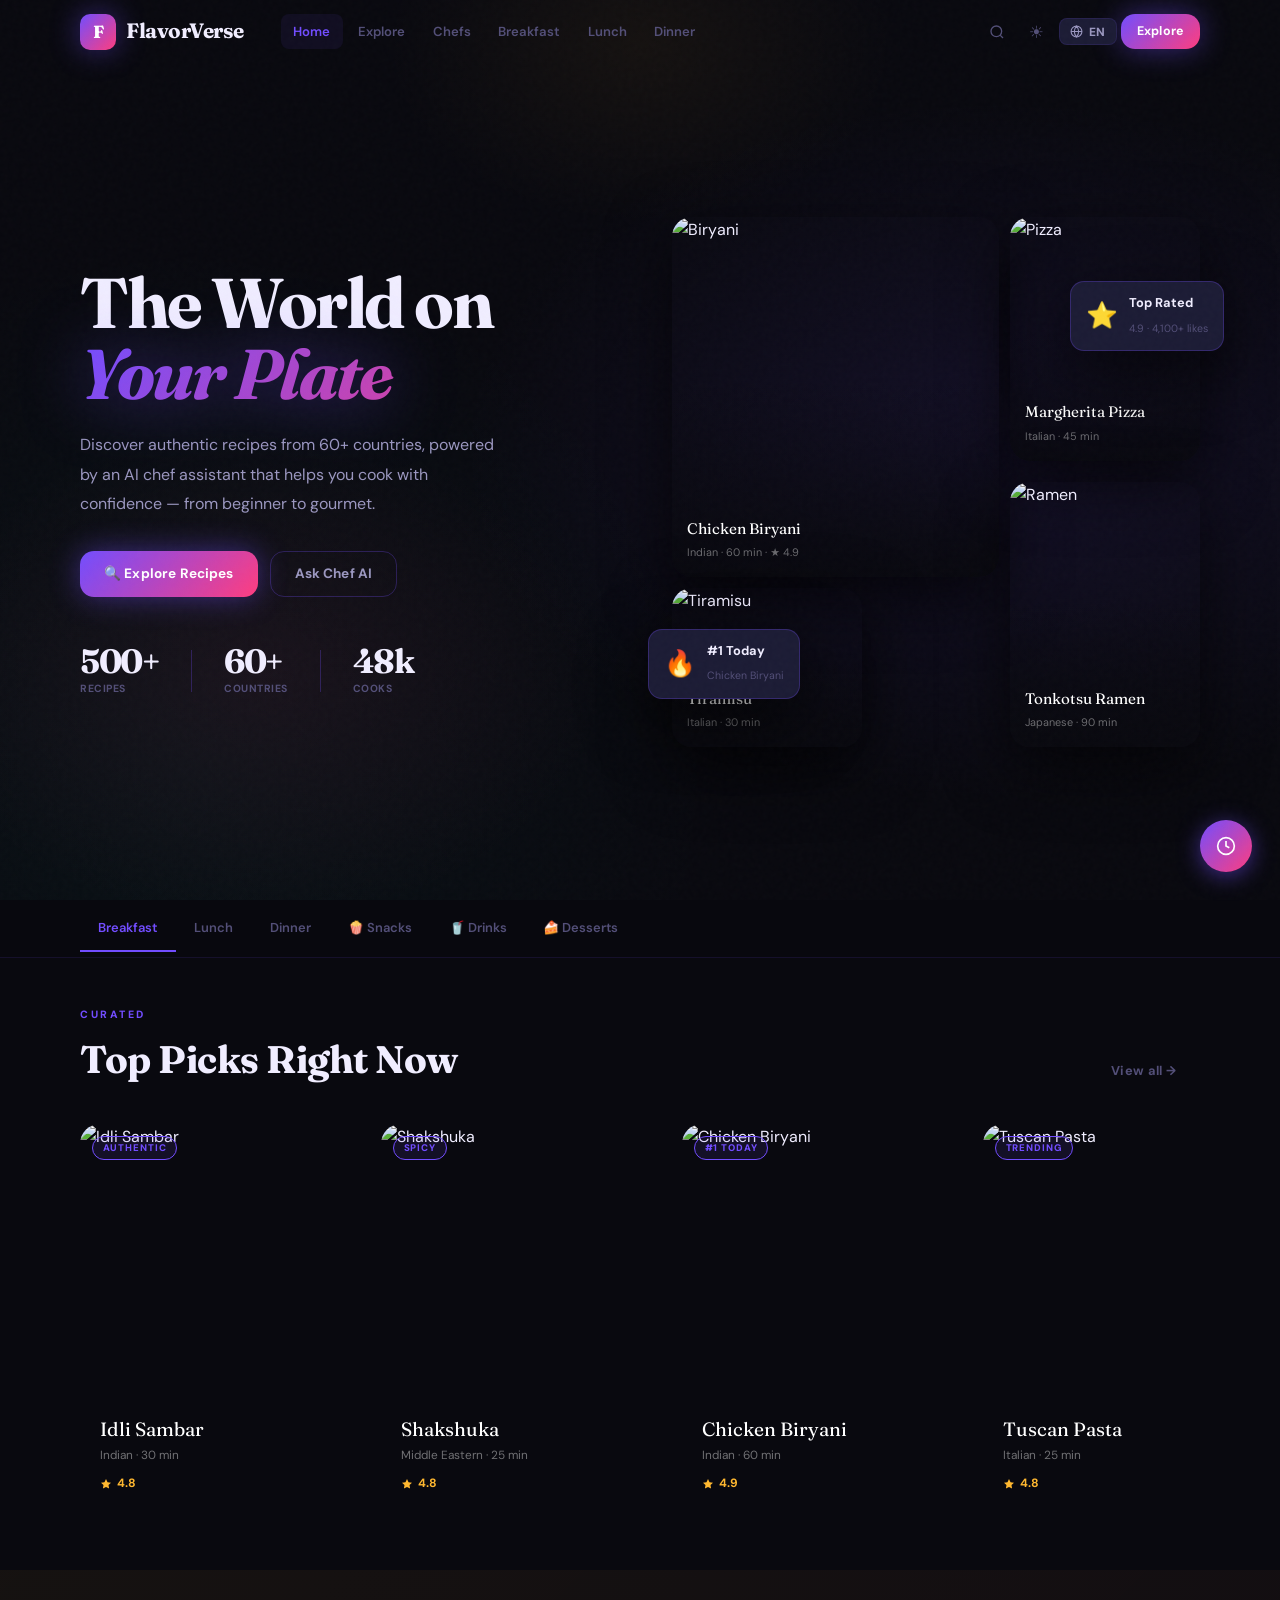
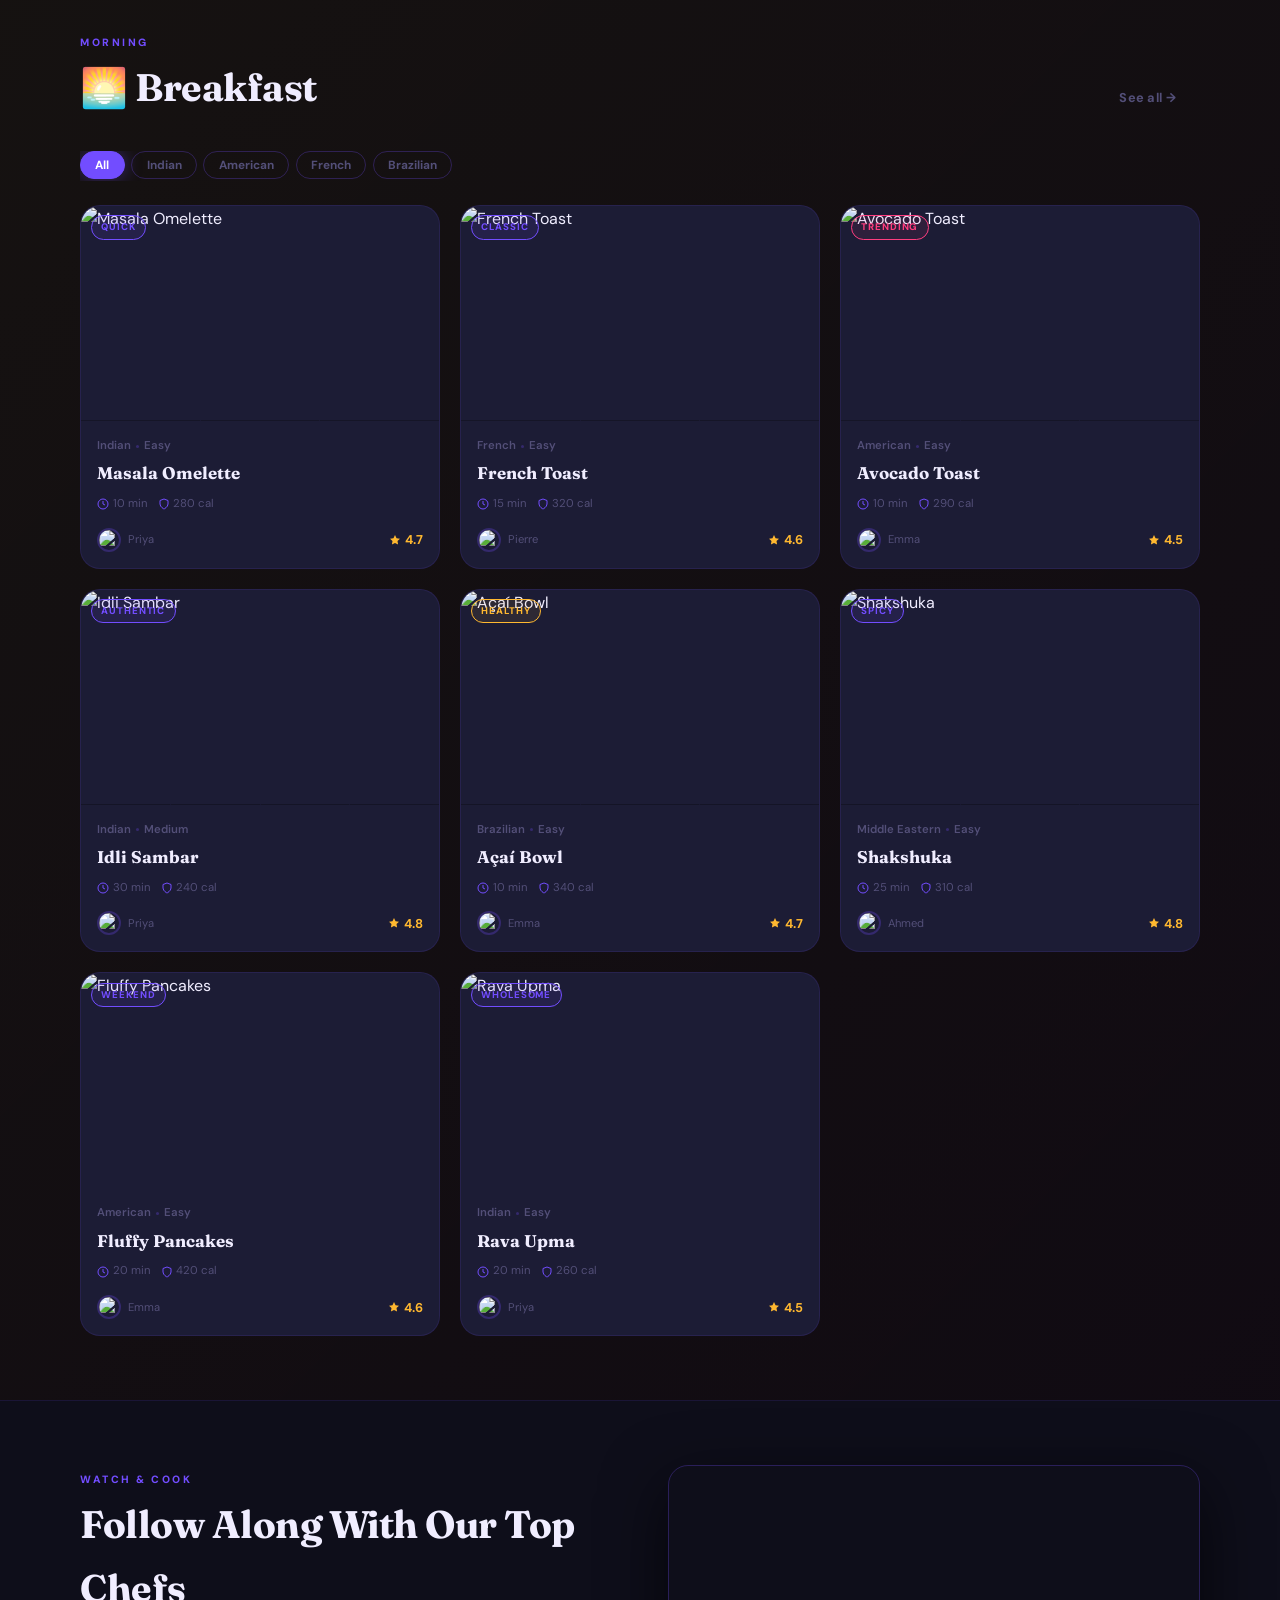
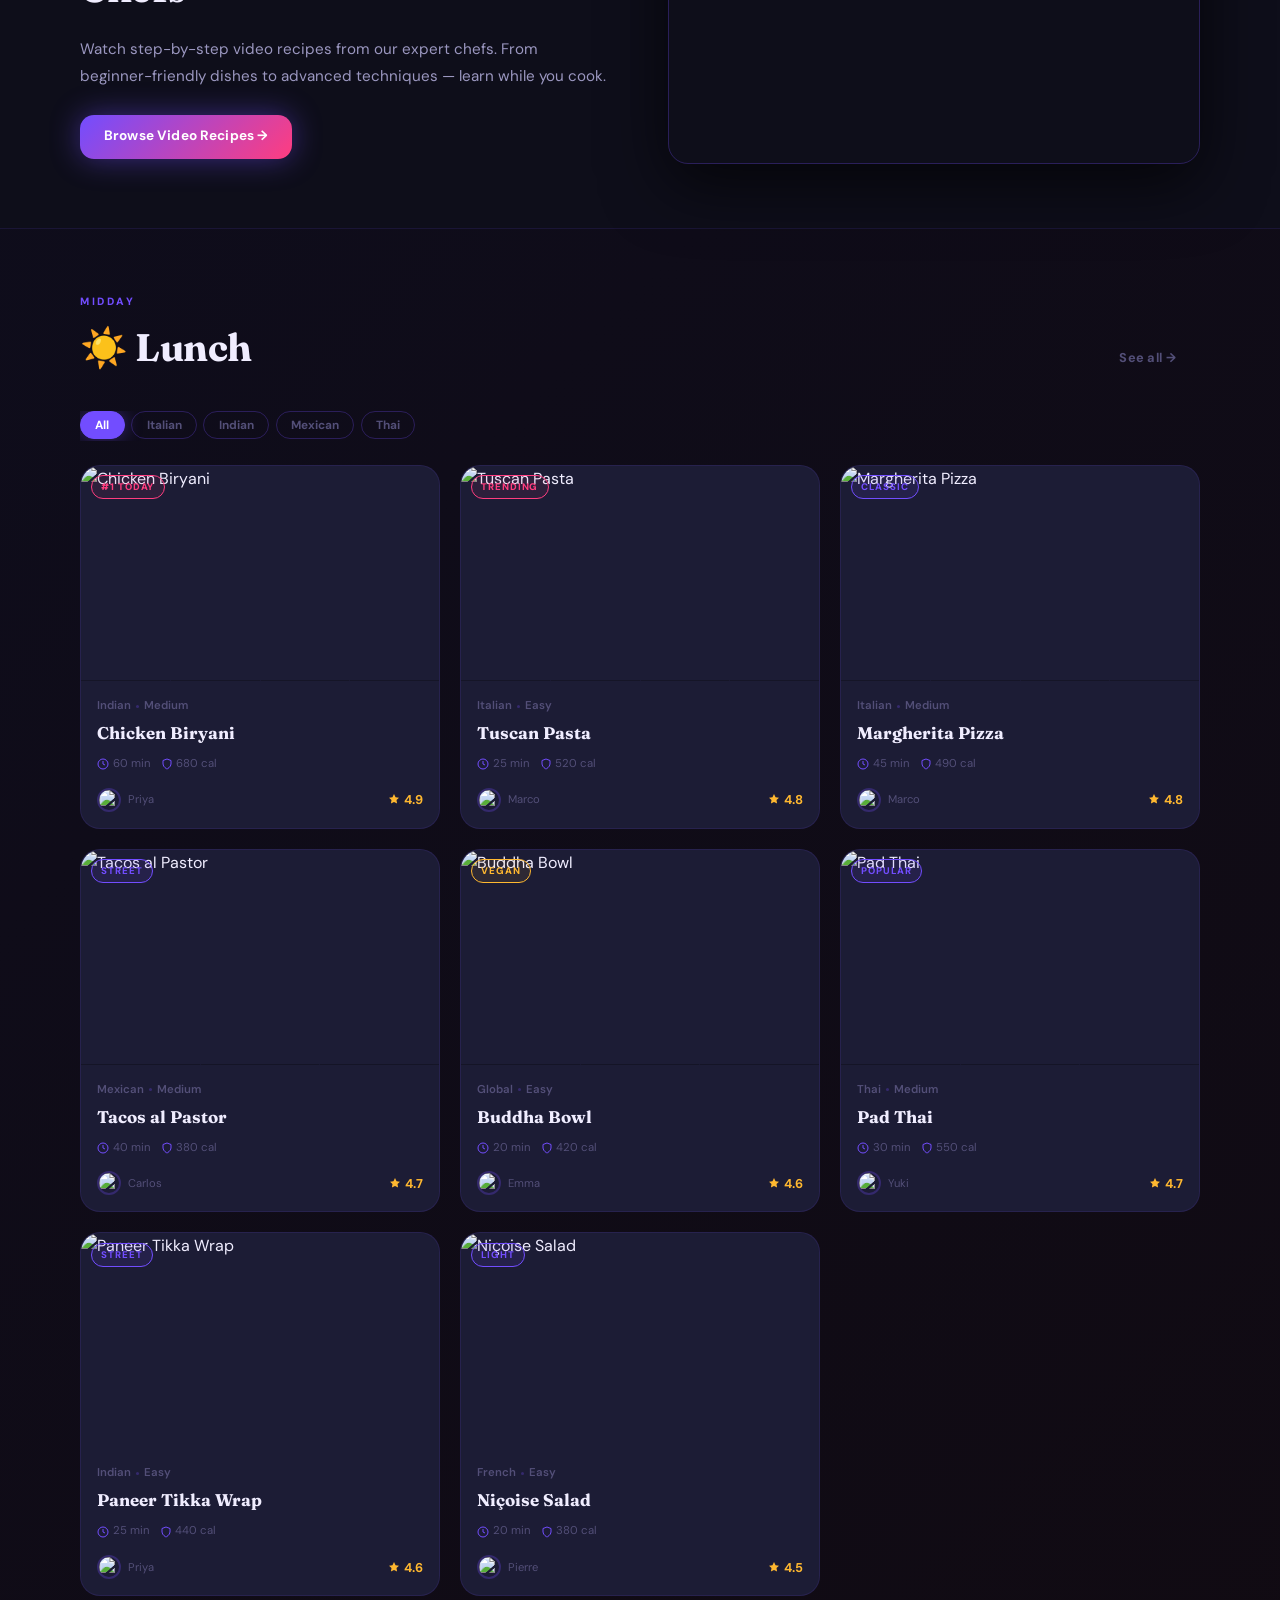
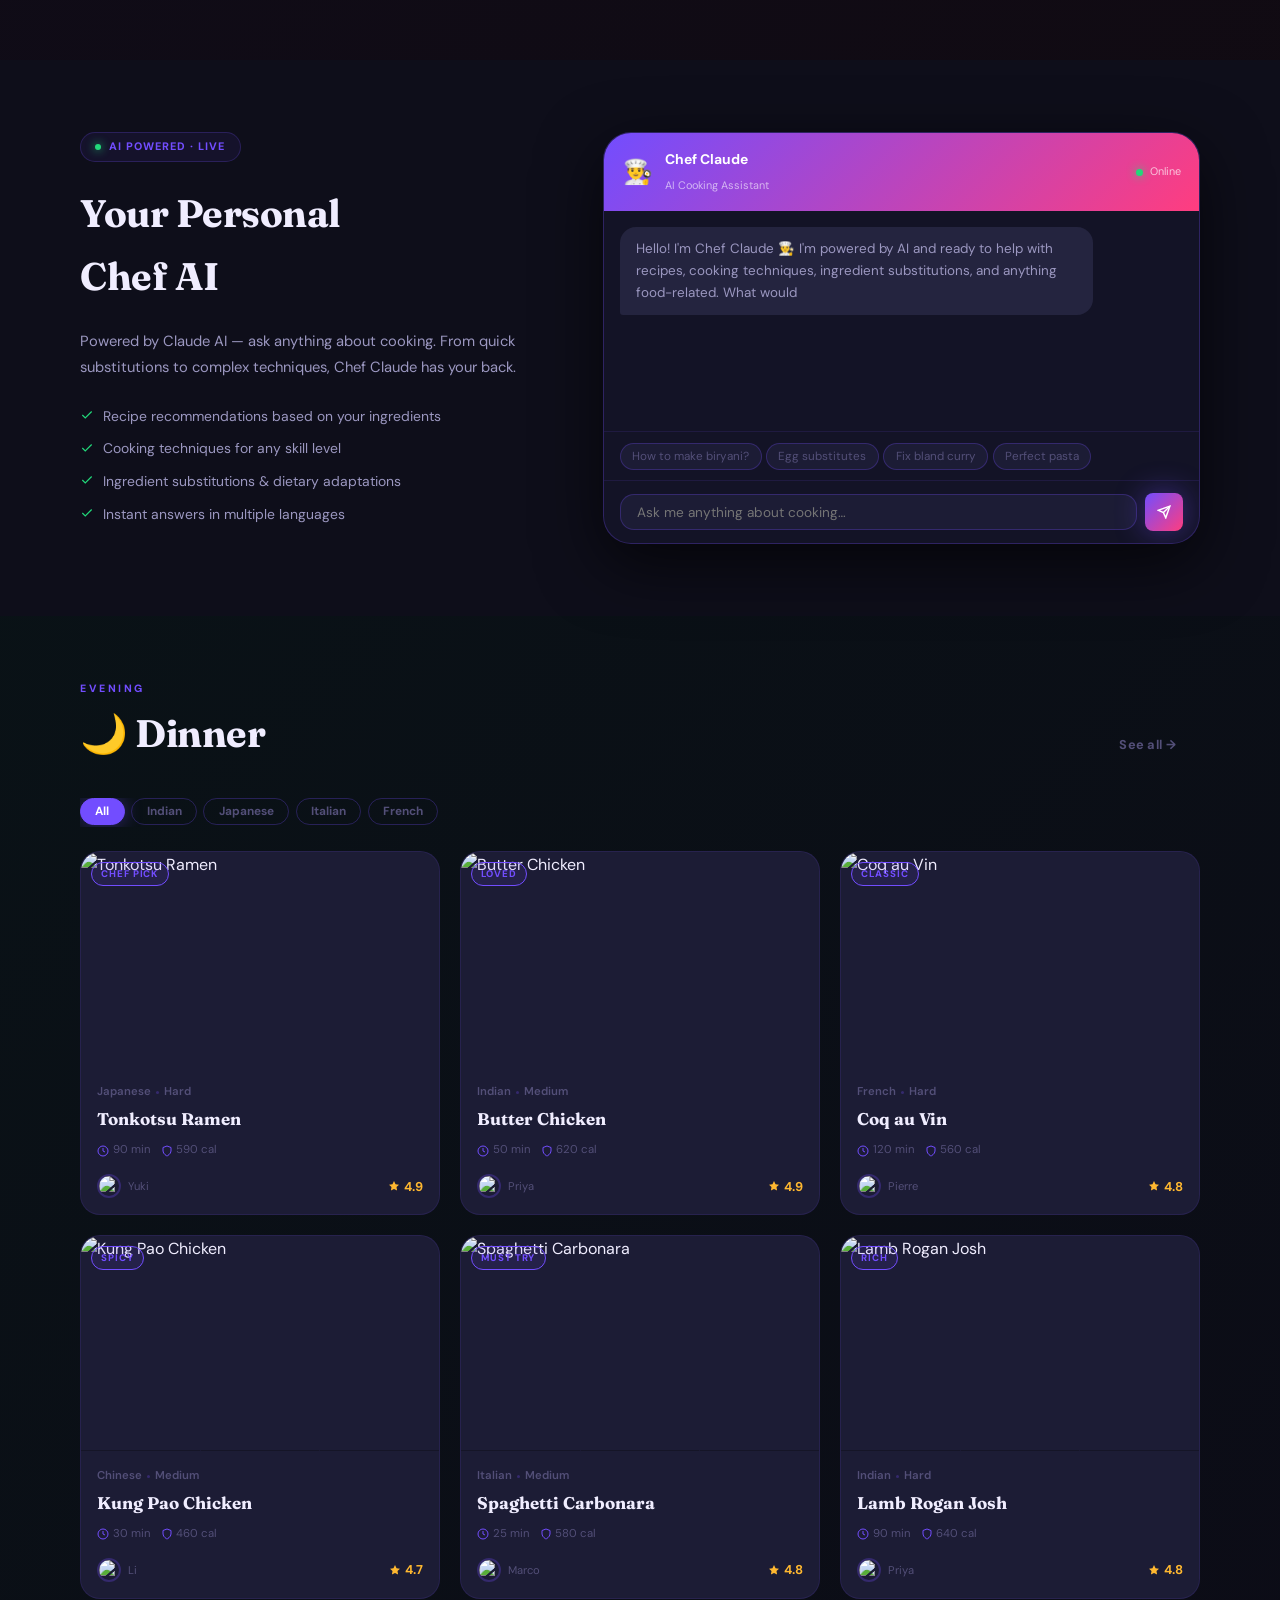
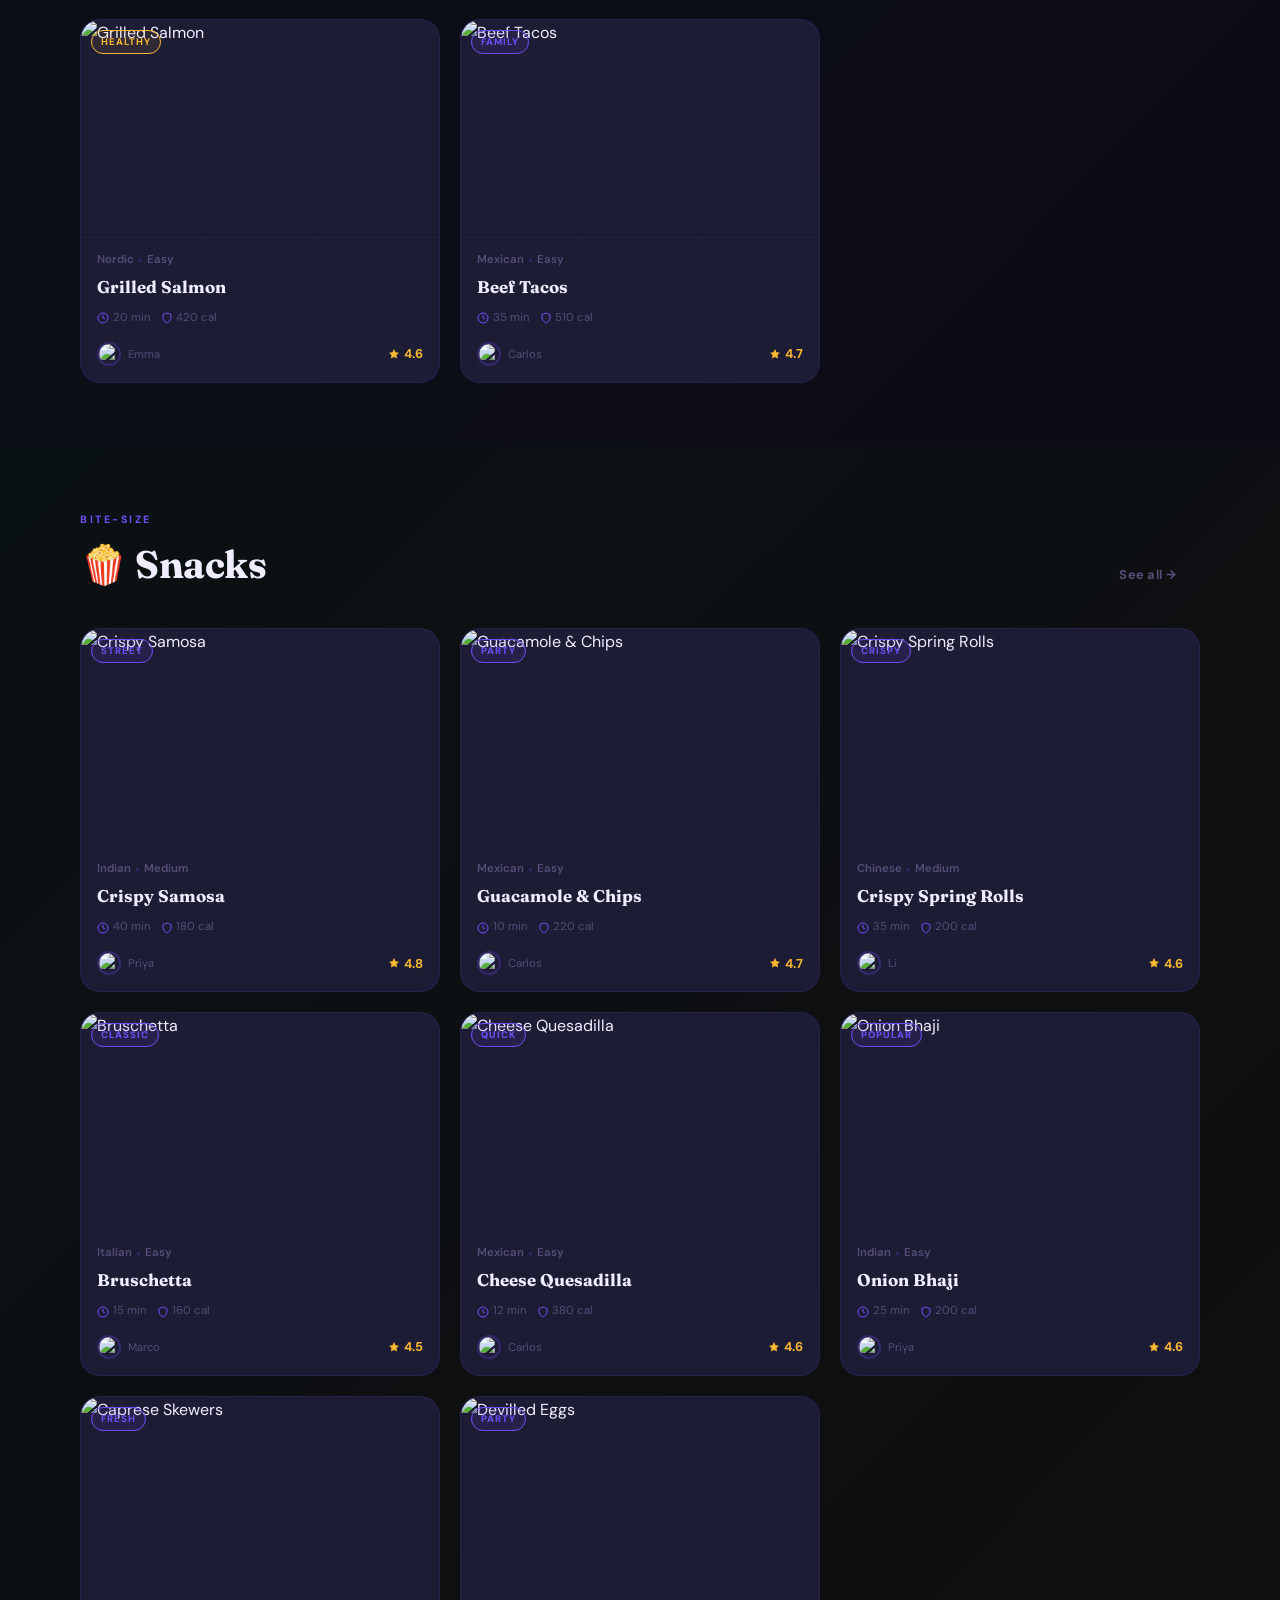
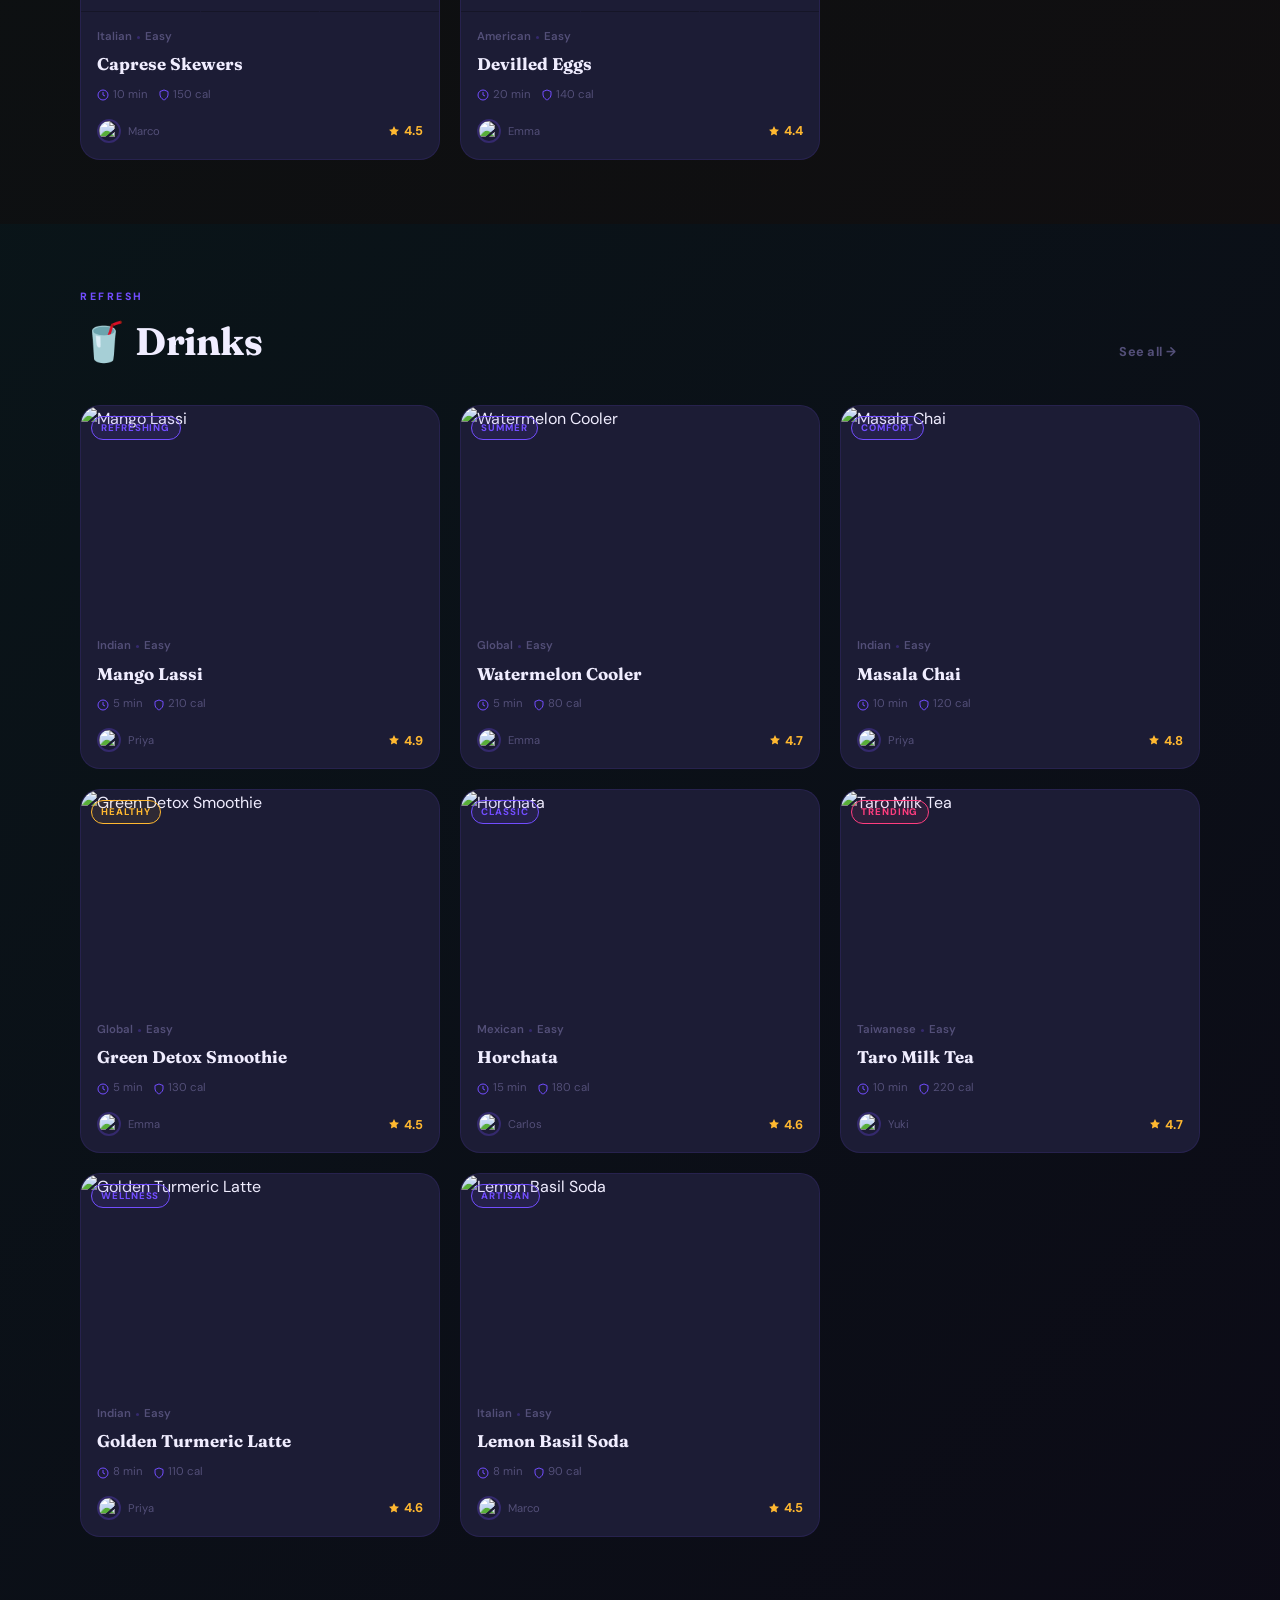
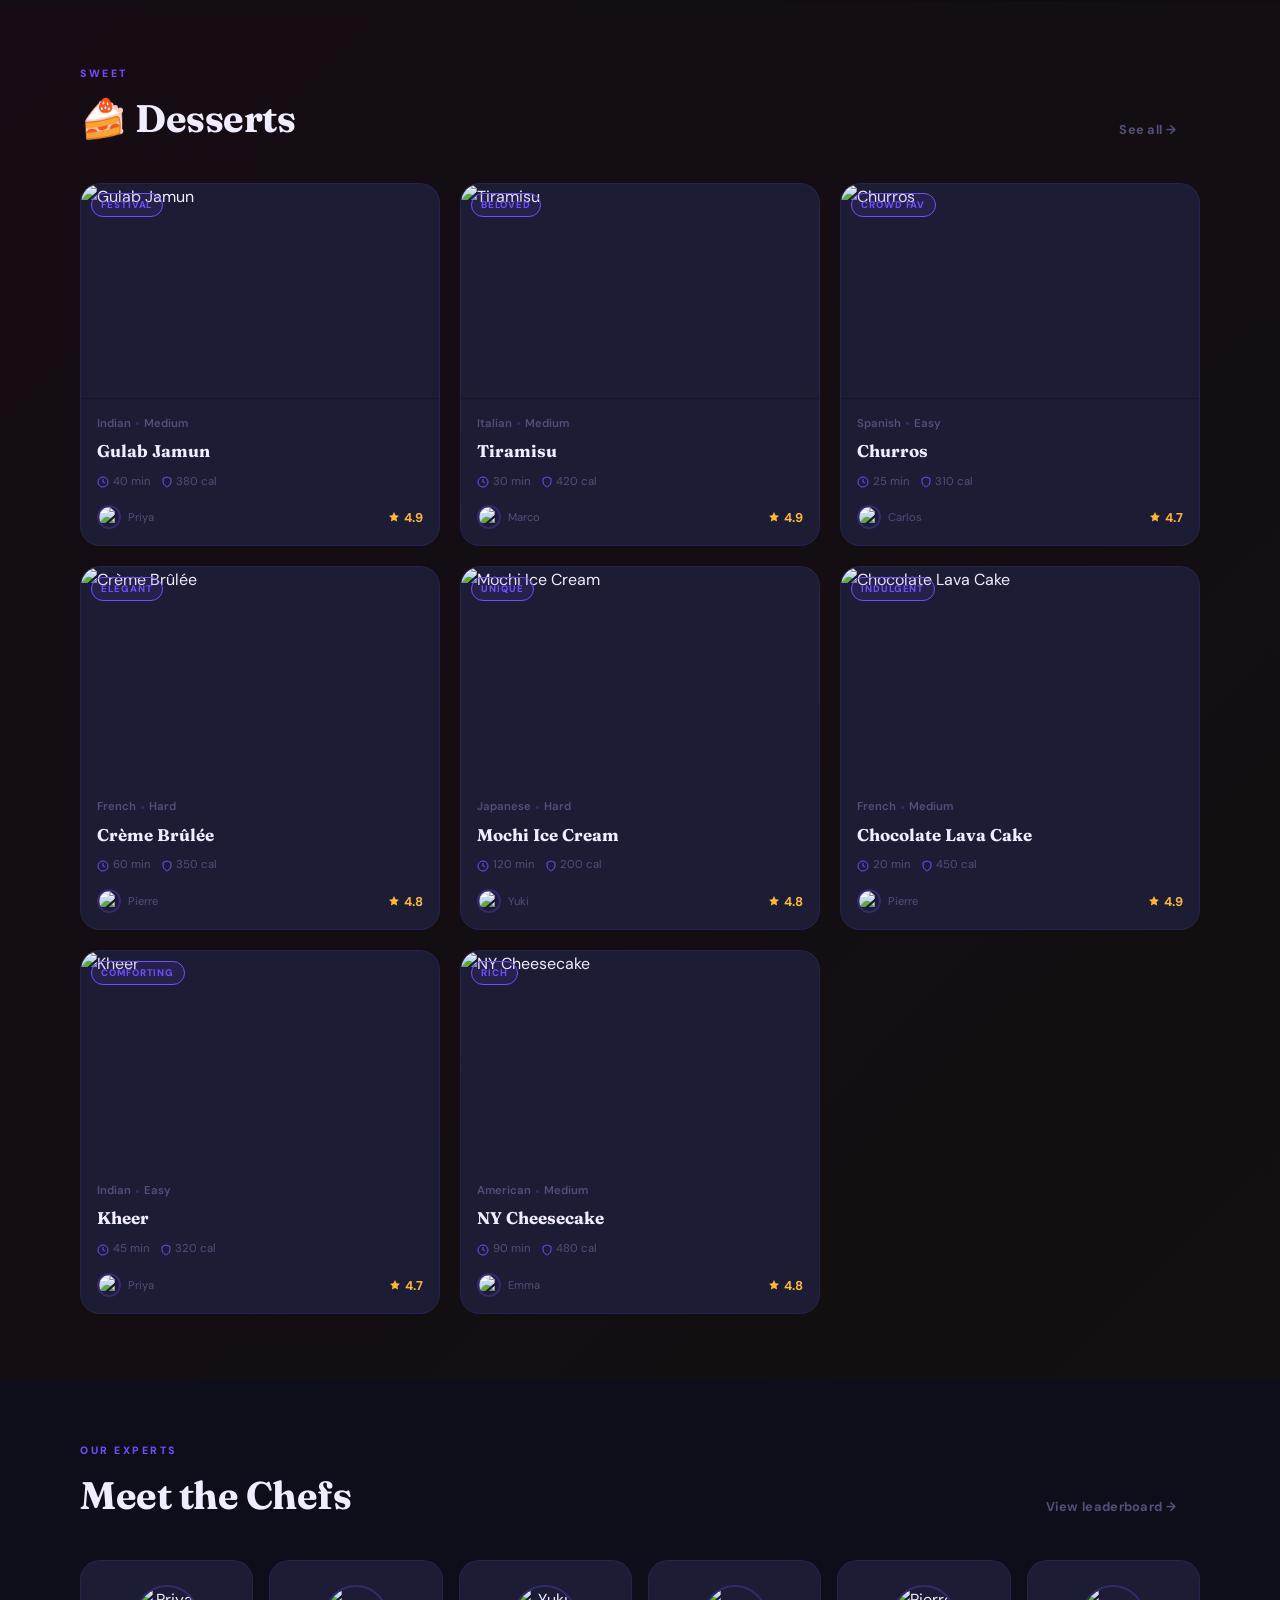
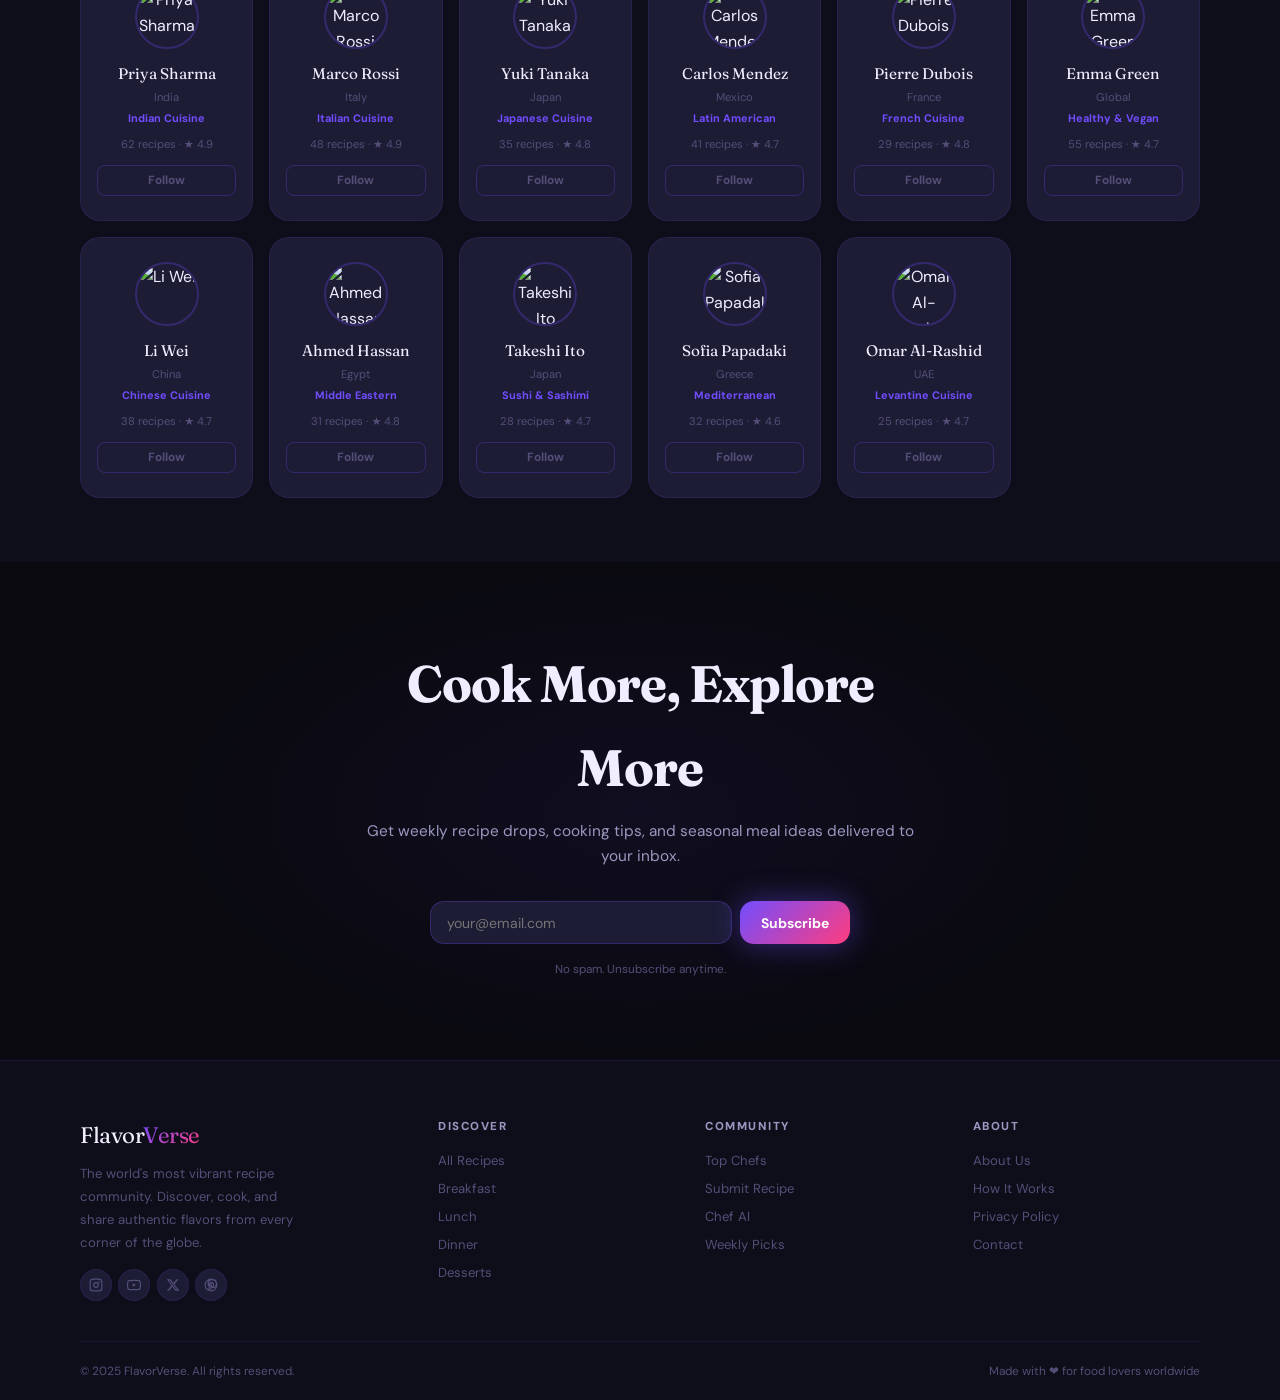
==== commit 67fbef81: "updated recipe ui and features" ====
--- a/index.html
+++ b/index.html
@@ -35,7 +35,7 @@
     </div>
 
     <div class="l-word">FlavorVerse</div>
-    <div class="l-tag">World Recipes · AI Chef · 500+ Dishes</div>
+    
 
     <div class="l-bar-wrap">
       <div class="l-bar-fill"></div>
@@ -101,9 +101,9 @@
   <a class="mob-link" href="pages/explore.html">🔍 Explore</a>
   <a class="mob-link" href="pages/chefs.html">👨‍🍳 Chefs</a>
   <div class="mob-div"></div>
-  <a class="mob-link" href="#breakfast">🌅 Breakfast</a>
-  <a class="mob-link" href="#lunch">☀️ Lunch</a>
-  <a class="mob-link" href="#dinner">🌙 Dinner</a>
+  <a class="mob-link" href="#breakfast"> Breakfast</a>
+  <a class="mob-link" href="#lunch"> Lunch</a>
+  <a class="mob-link" href="#dinner"> Dinner</a>
   <a class="mob-link" href="#snacks">🍿 Snacks</a>
   <div class="mob-div"></div>
   <div style="padding:.5rem 1rem">
@@ -133,10 +133,7 @@
     <div class="hero-content">
       <!-- Left -->
       <div class="hero-left rv">
-        <div class="hero-badge">
-          <span class="badge-dot"></span>
-          Live · 500+ Recipes · 60+ Countries
-        </div>
+        
         <h1 class="hero-h1">
           The World on
           <em>Your Plate</em>
@@ -158,19 +155,19 @@
       <!-- Right Mosaic -->
       <div class="hero-mosaic rv d2">
         <div class="hm hm-a" onclick="openRecipeModal(9)">
-          <img src="https://images.unsplash.com/photo-1563379091339-03b21ab4a4f8?w=700&q=80" alt="Biryani" loading="eager">
+          <img src="https://i.pinimg.com/736x/6b/eb/00/6beb002949a32755ae241b13f067f5c8.jpg" alt="Biryani" loading="eager">
           <div class="hm-ov"><p class="hm-title">Chicken Biryani</p><p class="hm-meta">Indian · 60 min · ★ 4.9</p></div>
         </div>
         <div class="hm hm-b" onclick="openRecipeModal(11)">
-          <img src="https://images.unsplash.com/photo-1565299624946-b28f40a0ae38?w=500&q=80" alt="Pizza" loading="eager">
+          <img src="https://i.pinimg.com/1200x/87/d3/dc/87d3dc0225d21869daf72e1f9a198ba4.jpg" alt="Pizza" loading="eager">
           <div class="hm-ov"><p class="hm-title">Margherita Pizza</p><p class="hm-meta">Italian · 45 min</p></div>
         </div>
         <div class="hm hm-c" onclick="openRecipeModal(17)">
-          <img src="https://images.unsplash.com/photo-1569050467447-ce54b3bbc37d?w=500&q=80" alt="Ramen" loading="eager">
+          <img src="https://i.pinimg.com/1200x/d6/8a/be/d68abeeccb103fdff55b6f662650a63c.jpg" alt="Ramen" loading="eager">
           <div class="hm-ov"><p class="hm-title">Tonkotsu Ramen</p><p class="hm-meta">Japanese · 90 min</p></div>
         </div>
         <div class="hm hm-d" onclick="openRecipeModal(34)">
-          <img src="https://images.unsplash.com/photo-1563805042-7684c019e1cb?w=500&q=80" alt="Tiramisu" loading="eager">
+          <img src="https://i.pinimg.com/736x/24/67/4f/24674f0c57a8812cd33cb6cb7758cd98.jpg" alt="Tiramisu" loading="eager">
           <div class="hm-ov"><p class="hm-title">Tiramisu</p><p class="hm-meta">Italian · 30 min</p></div>
         </div>
 
@@ -190,9 +187,9 @@
 <div class="cat-tabs">
   <div class="wrap">
     <div class="cat-tabs-inner">
-      <a class="cat-tab active" href="#breakfast">🌅 Breakfast</a>
-      <a class="cat-tab" href="#lunch">☀️ Lunch</a>
-      <a class="cat-tab" href="#dinner">🌙 Dinner</a>
+      <a class="cat-tab active" href="#breakfast"> Breakfast</a>
+      <a class="cat-tab" href="#lunch"> Lunch</a>
+      <a class="cat-tab" href="#dinner"> Dinner</a>
       <a class="cat-tab" href="#snacks">🍿 Snacks</a>
       <a class="cat-tab" href="#drinks">🥤 Drinks</a>
       <a class="cat-tab" href="#desserts">🍰 Desserts</a>
